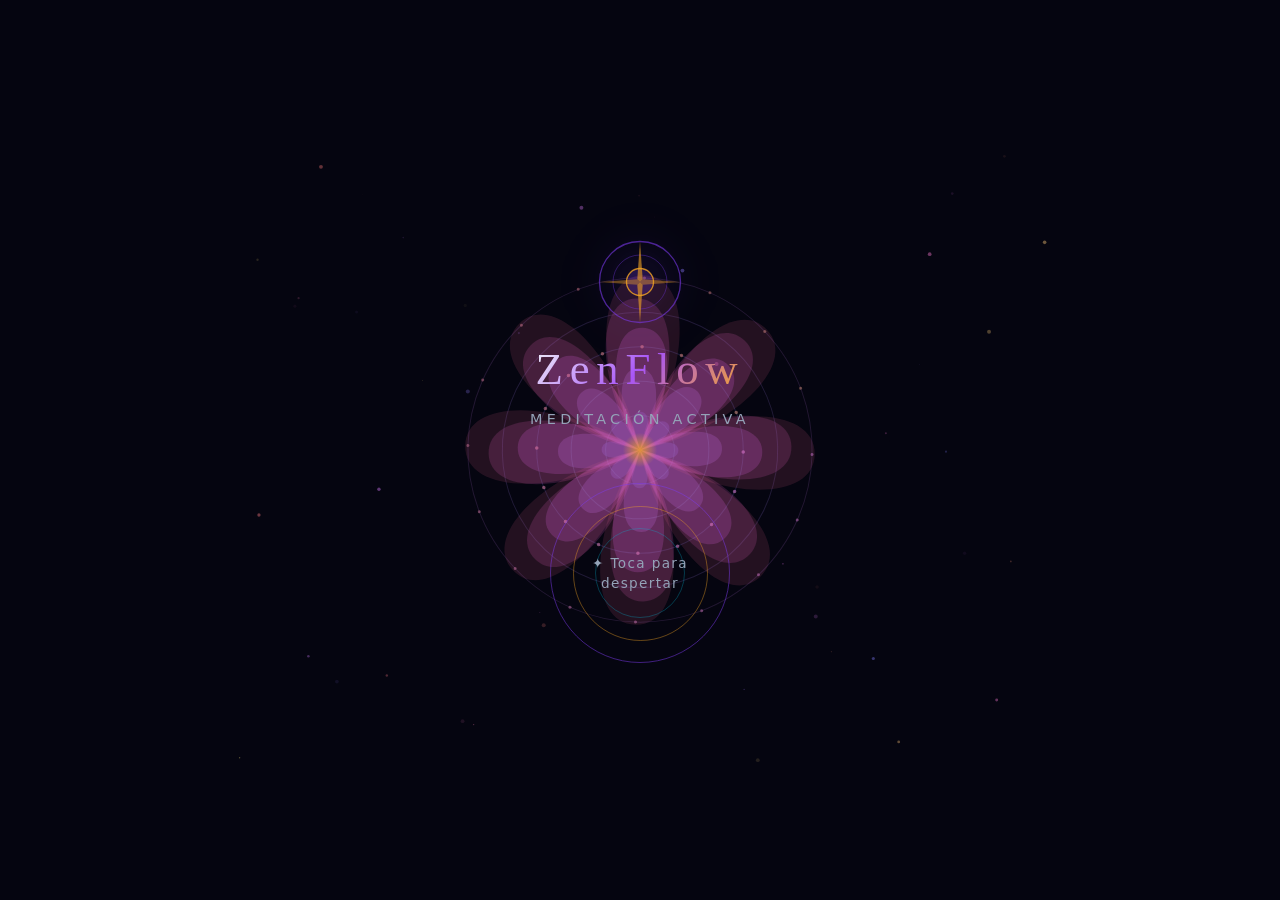
==== index.html @ 1fe213b8 "feat: ZenFlow PWA — meditación activa completa - Web Audio API: cuencos tibetanos (432/528/639 Hz), " ====
<!DOCTYPE html>
<html lang="es">
<head>
  <meta charset="UTF-8">
  <meta name="viewport" content="width=device-width, initial-scale=1.0, viewport-fit=cover">
  <meta name="theme-color" content="#080818">
  <meta name="description" content="ZenFlow — Tu compañero de meditación activa">
  <meta name="apple-mobile-web-app-capable" content="yes">
  <meta name="apple-mobile-web-app-status-bar-style" content="black-translucent">
  <meta name="apple-mobile-web-app-title" content="ZenFlow">
  <meta name="mobile-web-app-capable" content="yes">
  <link rel="manifest" href="manifest.json">
  <link rel="apple-touch-icon" href="icons/icon-192.png">
  <link rel="icon" type="image/svg+xml" href="icons/icon.svg">
  <title>ZenFlow — Meditación Activa</title>
  <link rel="stylesheet" href="css/style.css">
</head>
<body>

  <!-- PANTALLA DE INICIO -->
  <div id="splash" class="splash">
    <canvas id="splash-canvas"></canvas>
    <div class="splash-content">
      <div class="splash-logo">
        <svg class="splash-symbol" viewBox="0 0 100 100" xmlns="http://www.w3.org/2000/svg">
          <circle cx="50" cy="50" r="45" fill="none" stroke="rgba(124,58,237,0.6)" stroke-width="1.5"/>
          <circle cx="50" cy="50" r="30" fill="none" stroke="rgba(124,58,237,0.4)" stroke-width="1"/>
          <circle cx="50" cy="50" r="15" fill="rgba(124,58,237,0.2)" stroke="rgba(245,166,35,0.8)" stroke-width="1.5"/>
          <path d="M50 5 L53 47 L50 50 L47 47 Z" fill="rgba(245,166,35,0.6)"/>
          <path d="M95 50 L53 53 L50 50 L53 47 Z" fill="rgba(245,166,35,0.4)"/>
          <path d="M50 95 L47 53 L50 50 L53 53 Z" fill="rgba(245,166,35,0.6)"/>
          <path d="M5 50 L47 47 L50 50 L47 53 Z" fill="rgba(245,166,35,0.4)"/>
        </svg>
        <h1 class="splash-title">ZenFlow</h1>
        <p class="splash-subtitle">Meditación Activa</p>
      </div>
      <button id="btn-despertar" class="btn-despertar">
        <span class="btn-ring ring-1"></span>
        <span class="btn-ring ring-2"></span>
        <span class="btn-ring ring-3"></span>
        <span class="btn-text">✦ Toca para despertar</span>
      </button>
    </div>
  </div>

  <!-- APP PRINCIPAL -->
  <div id="app" class="app hidden">

    <!-- PANTALLA: INICIO -->
    <div id="screen-home" class="screen active" data-screen="home">
      <div class="screen-scroll">
        <header class="app-header">
          <div id="greeting" class="greeting"></div>
          <button class="streak-badge" id="streak-badge" title="Tu racha">
            <span class="streak-fire">🔥</span>
            <span id="streak-count">0</span>
            <span class="streak-label">días</span>
          </button>
        </header>

        <div class="mandala-wrapper">
          <canvas id="mandala-canvas"></canvas>
          <p class="mandala-hint">Toca para resonar</p>
        </div>

        <button class="sos-btn" id="btn-sos">
          <div class="sos-inner">
            <span class="sos-icon">⚡</span>
            <div class="sos-text">
              <span class="sos-main">Alivio Urgente</span>
              <span class="sos-sub">3 minutos · Respiración de emergencia</span>
            </div>
            <span class="sos-arrow">→</span>
          </div>
        </button>

        <section class="quick-section">
          <h3 class="section-title">Sesiones Rápidas</h3>
          <div class="quick-grid" id="quick-grid"></div>
        </section>

        <section class="quick-section">
          <h3 class="section-title">Ambiente Sonoro</h3>
          <div class="ambient-pills" id="ambient-pills"></div>
        </section>
      </div>
    </div>

    <!-- PANTALLA: SESIONES -->
    <div id="screen-sessions" class="screen" data-screen="sessions">
      <div class="screen-scroll">
        <header class="page-header">
          <h2>Sesiones</h2>
          <p>Elige tu práctica</p>
        </header>
        <div class="filter-pills">
          <button class="filter-pill active" data-filter="all">Todas</button>
          <button class="filter-pill" data-filter="short">Cortas</button>
          <button class="filter-pill" data-filter="long">Largas</button>
          <button class="filter-pill" data-filter="stress">Estrés</button>
        </div>
        <div class="sessions-grid" id="sessions-grid"></div>
      </div>
    </div>

    <!-- PANTALLA: SESIÓN ACTIVA (fullscreen) -->
    <div id="screen-active" class="screen screen-fullscreen" data-screen="active">
      <canvas id="session-bg-canvas"></canvas>

      <!-- PRE: Check de ánimo -->
      <div class="mood-gate" id="mood-gate">
        <div class="mood-gate-content">
          <div class="session-preview-icon" id="session-preview-icon">🧘</div>
          <h2 id="session-preview-name">Sesión</h2>
          <p id="session-preview-desc"></p>
          <div class="mood-question">
            <h3>¿Cómo llegas ahora?</h3>
            <div class="mood-bar" id="mood-pre"></div>
          </div>
          <button class="btn-start" id="btn-start">Comenzar →</button>
        </div>
      </div>

      <!-- SESIÓN EN CURSO -->
      <div class="session-ui hidden" id="session-ui">
        <button class="btn-close" id="btn-close">✕</button>

        <div class="session-top">
          <h3 id="active-session-name" class="active-name"></h3>
          <div class="prog-bar"><div class="prog-fill" id="prog-fill"></div></div>
        </div>

        <div class="breathing-zone">
          <div class="breath-outer" id="breath-outer">
            <div class="breath-circle" id="breath-circle">
              <span class="breath-phase" id="breath-phase">Respira</span>
              <span class="breath-num" id="breath-num"></span>
            </div>
          </div>
        </div>

        <div class="instruction-box" id="instruction-box">
          <p id="instruction-text" class="instruction-text"></p>
        </div>

        <div class="timer-zone">
          <svg class="timer-svg" viewBox="0 0 140 140">
            <circle class="timer-track" cx="70" cy="70" r="62"/>
            <circle class="timer-arc" id="timer-arc" cx="70" cy="70" r="62"
              stroke-dasharray="389.56" stroke-dashoffset="0"/>
          </svg>
          <div class="timer-text" id="timer-text">00:00</div>
        </div>

        <div class="session-bottom">
          <button class="ctrl-btn" id="btn-pause-session" title="Pausar">⏸</button>
          <canvas id="viz-canvas" class="viz-canvas" width="180" height="50"></canvas>
          <button class="ctrl-btn" id="btn-skip-step" title="Siguiente paso">⏭</button>
        </div>
      </div>

      <!-- POST: Sesión completada -->
      <div class="session-complete hidden" id="session-complete">
        <canvas id="confetti-canvas" class="confetti-canvas"></canvas>
        <div class="complete-card">
          <div class="complete-emoji">🙏</div>
          <h2>¡Sesión completada!</h2>
          <div class="complete-stats">
            <div class="cstat">
              <span class="cstat-val" id="c-minutes">0</span>
              <span class="cstat-lbl">minutos</span>
            </div>
            <div class="cstat-divider"></div>
            <div class="cstat">
              <span class="cstat-val" id="c-streak">0</span>
              <span class="cstat-lbl">días seguidos</span>
            </div>
          </div>
          <div class="mood-question">
            <h3>¿Cómo te sientes ahora?</h3>
            <div class="mood-bar" id="mood-post"></div>
          </div>
          <div class="mood-result" id="mood-result"></div>
          <button class="btn-finish" id="btn-finish">Continuar ✨</button>
        </div>
      </div>
    </div>

    <!-- PANTALLA: SONIDOS -->
    <div id="screen-sounds" class="screen" data-screen="sounds">
      <div class="screen-scroll">
        <header class="page-header">
          <h2>Sonidos</h2>
          <p>Crea tu propio ambiente</p>
        </header>

        <div class="viz-container">
          <canvas id="audio-viz-canvas" class="audio-viz" width="360" height="100"></canvas>
          <p class="viz-hint" id="viz-hint">Activa un sonido para visualizar</p>
        </div>

        <h3 class="section-title">Naturaleza &amp; Ambiente</h3>
        <div class="sounds-grid" id="sounds-grid"></div>

        <div class="binaural-section">
          <h3 class="section-title">Beats Binaurales</h3>
          <div class="binaural-note">
            <span>🎧</span>
            <span>Usa auriculares para máximo efecto</span>
          </div>
          <div class="binaural-grid" id="binaural-grid"></div>
        </div>

        <div class="master-vol-section">
          <label class="vol-label">Volumen maestro</label>
          <div class="vol-row">
            <span>🔈</span>
            <input type="range" id="master-vol" class="vol-slider" min="0" max="100" value="70">
            <span>🔊</span>
          </div>
        </div>
      </div>
    </div>

    <!-- PANTALLA: PROGRESO -->
    <div id="screen-progress" class="screen" data-screen="progress">
      <div class="screen-scroll">
        <header class="page-header">
          <h2>Tu Progreso</h2>
          <p id="progress-subtitle">Sigue creciendo</p>
        </header>

        <div class="stats-grid">
          <div class="stat-card">
            <div class="stat-ico">🔥</div>
            <div class="stat-num" id="p-streak">0</div>
            <div class="stat-lbl">Racha actual</div>
          </div>
          <div class="stat-card">
            <div class="stat-ico">⏱</div>
            <div class="stat-num" id="p-time">0</div>
            <div class="stat-lbl">Minutos totales</div>
          </div>
          <div class="stat-card">
            <div class="stat-ico">🧘</div>
            <div class="stat-num" id="p-sessions">0</div>
            <div class="stat-lbl">Sesiones</div>
          </div>
          <div class="stat-card">
            <div class="stat-ico">😌</div>
            <div class="stat-num" id="p-mood">—</div>
            <div class="stat-lbl">Mejora de ánimo</div>
          </div>
        </div>

        <section class="achievements-section">
          <h3 class="section-title">Logros</h3>
          <div class="achievements-grid" id="achievements-grid"></div>
        </section>

        <section class="history-section">
          <h3 class="section-title">Historial reciente</h3>
          <div class="history-list" id="history-list">
            <p class="empty-state">Aún no hay sesiones. ¡Empieza hoy!</p>
          </div>
        </section>
      </div>
    </div>

    <!-- NAVEGACIÓN INFERIOR -->
    <nav class="bottom-nav">
      <button class="nav-btn active" data-nav="home">
        <span class="nav-ico">◯</span>
        <span class="nav-lbl">Inicio</span>
      </button>
      <button class="nav-btn" data-nav="sessions">
        <span class="nav-ico">🧘</span>
        <span class="nav-lbl">Sesiones</span>
      </button>
      <button class="nav-btn" data-nav="sounds">
        <span class="nav-ico">🎵</span>
        <span class="nav-lbl">Sonidos</span>
      </button>
      <button class="nav-btn" data-nav="progress">
        <span class="nav-ico">✦</span>
        <span class="nav-lbl">Progreso</span>
      </button>
    </nav>
  </div>

  <script src="js/audio.js"></script>
  <script src="js/animations.js"></script>
  <script src="js/sessions.js"></script>
  <script src="js/tracker.js"></script>
  <script src="js/app.js"></script>
</body>
</html>
---- css/style.css ----
/* ============================================
   ZENFLOW — Estilos principales
   ============================================ */

/* Variables */
:root {
  --bg-0: #050510;
  --bg-1: #0a0a1e;
  --bg-2: #0f0f2e;
  --bg-card: rgba(255,255,255,0.04);
  --bg-card-hover: rgba(255,255,255,0.08);
  --glass: rgba(255,255,255,0.06);
  --glass-border: rgba(255,255,255,0.12);

  --purple: #7c3aed;
  --purple-light: #a855f7;
  --blue: #3b82f6;
  --teal: #06b6d4;
  --gold: #f5a623;
  --gold-light: #fbbf24;
  --rose: #f43f5e;
  --green: #10b981;

  --text-1: #f1f5f9;
  --text-2: #94a3b8;
  --text-3: #475569;

  --glow-purple: 0 0 30px rgba(124,58,237,0.4);
  --glow-gold: 0 0 30px rgba(245,166,35,0.4);
  --glow-teal: 0 0 30px rgba(6,182,212,0.4);

  --radius-sm: 12px;
  --radius-md: 18px;
  --radius-lg: 24px;
  --radius-xl: 32px;

  --nav-h: 76px;
  --safe-bottom: env(safe-area-inset-bottom, 0px);
  --safe-top: env(safe-area-inset-top, 0px);

  --transition: 0.3s cubic-bezier(0.34, 1.56, 0.64, 1);
  --transition-fast: 0.18s ease-out;
}

/* Reset */
*, *::before, *::after { box-sizing: border-box; margin: 0; padding: 0; }
html { height: 100%; overflow: hidden; font-size: 16px; }
body {
  height: 100%;
  background: var(--bg-0);
  color: var(--text-1);
  font-family: -apple-system, BlinkMacSystemFont, 'Segoe UI', system-ui, sans-serif;
  -webkit-font-smoothing: antialiased;
  overflow: hidden;
  user-select: none;
  -webkit-tap-highlight-color: transparent;
}
button { border: none; background: none; cursor: pointer; color: inherit; font: inherit; }
input { color: inherit; font: inherit; }

/* ============================================
   SPLASH SCREEN
   ============================================ */
.splash {
  position: fixed;
  inset: 0;
  display: flex;
  align-items: center;
  justify-content: center;
  background: var(--bg-0);
  z-index: 1000;
  transition: opacity 0.8s ease, transform 0.8s ease;
}
.splash.fade-out {
  opacity: 0;
  transform: scale(1.05);
  pointer-events: none;
}
#splash-canvas {
  position: absolute;
  inset: 0;
  width: 100%;
  height: 100%;
}
.splash-content {
  position: relative;
  z-index: 1;
  display: flex;
  flex-direction: column;
  align-items: center;
  gap: 56px;
  padding: 40px;
  text-align: center;
}
.splash-logo {
  display: flex;
  flex-direction: column;
  align-items: center;
  gap: 16px;
  animation: float-up 1s ease both;
}
.splash-symbol {
  width: 90px;
  height: 90px;
  animation: spin-slow 20s linear infinite;
  filter: drop-shadow(0 0 20px rgba(124,58,237,0.6));
}
.splash-title {
  font-size: 2.8rem;
  font-weight: 300;
  letter-spacing: 0.15em;
  background: linear-gradient(135deg, #f1f5f9 0%, #a855f7 50%, var(--gold) 100%);
  -webkit-background-clip: text;
  -webkit-text-fill-color: transparent;
  background-clip: text;
  font-family: Georgia, 'Times New Roman', serif;
}
.splash-subtitle {
  font-size: 0.9rem;
  letter-spacing: 0.3em;
  text-transform: uppercase;
  color: var(--text-2);
  animation: fade-in 1.5s ease both;
}
.btn-despertar {
  position: relative;
  width: 180px;
  height: 180px;
  display: flex;
  align-items: center;
  justify-content: center;
  animation: float-up 1.2s ease both;
}
.btn-ring {
  position: absolute;
  border-radius: 50%;
  border: 1px solid rgba(124,58,237,0.5);
  animation: ripple-out 3s ease-in-out infinite;
}
.ring-1 { width: 100%; height: 100%; animation-delay: 0s; }
.ring-2 { width: 75%; height: 75%; animation-delay: 0.8s; border-color: rgba(245,166,35,0.4); }
.ring-3 { width: 50%; height: 50%; animation-delay: 1.6s; border-color: rgba(6,182,212,0.3); }
.btn-text {
  position: relative;
  z-index: 1;
  font-size: 0.85rem;
  letter-spacing: 0.1em;
  color: var(--text-2);
  transition: color 0.3s;
  text-align: center;
  line-height: 1.5;
  padding: 0 24px;
}
.btn-despertar:hover .btn-text,
.btn-despertar:active .btn-text { color: var(--text-1); }

/* ============================================
   APP PRINCIPAL
   ============================================ */
.app {
  position: fixed;
  inset: 0;
  display: flex;
  flex-direction: column;
  background: var(--bg-0);
}
.app.hidden { display: none; }

/* ============================================
   SCREENS
   ============================================ */
.screen {
  position: absolute;
  inset: 0;
  bottom: calc(var(--nav-h) + var(--safe-bottom));
  display: none;
  flex-direction: column;
  opacity: 0;
  transform: translateY(12px);
  transition: opacity 0.35s ease, transform 0.35s ease;
}
.screen.active {
  display: flex;
  opacity: 1;
  transform: translateY(0);
}
.screen-scroll {
  flex: 1;
  overflow-y: auto;
  overflow-x: hidden;
  padding: 0 0 32px;
  padding-top: var(--safe-top);
  scroll-behavior: smooth;
  -webkit-overflow-scrolling: touch;
}
.screen-scroll::-webkit-scrollbar { width: 0; }

/* Fullscreen session (no nav) */
.screen-fullscreen {
  bottom: 0;
  z-index: 200;
}

/* ============================================
   HEADER / GREETING
   ============================================ */
.app-header {
  display: flex;
  justify-content: space-between;
  align-items: center;
  padding: 24px 20px 16px;
}
.greeting {
  font-size: 1.35rem;
  font-weight: 600;
  line-height: 1.3;
}
.greeting span { display: block; font-size: 0.85rem; font-weight: 400; color: var(--text-2); margin-top: 2px; }
.streak-badge {
  display: flex;
  align-items: center;
  gap: 5px;
  background: var(--bg-card);
  border: 1px solid var(--glass-border);
  border-radius: 50px;
  padding: 8px 14px;
  font-size: 0.9rem;
  transition: var(--transition-fast);
}
.streak-badge:active { transform: scale(0.95); }
.streak-fire { font-size: 1.1rem; }
.streak-label { color: var(--text-2); font-size: 0.75rem; }
#streak-count { font-weight: 700; color: var(--gold-light); }

.page-header {
  padding: 28px 20px 8px;
}
.page-header h2 {
  font-size: 1.8rem;
  font-weight: 700;
  font-family: Georgia, serif;
  background: linear-gradient(135deg, var(--text-1), var(--purple-light));
  -webkit-background-clip: text;
  -webkit-text-fill-color: transparent;
  background-clip: text;
}
.page-header p { color: var(--text-2); font-size: 0.9rem; margin-top: 4px; }

/* ============================================
   MANDALA (HOME)
   ============================================ */
.mandala-wrapper {
  position: relative;
  display: flex;
  flex-direction: column;
  align-items: center;
  padding: 8px 0 4px;
}
#mandala-canvas {
  width: min(300px, 80vw);
  height: min(300px, 80vw);
  cursor: pointer;
  border-radius: 50%;
  transition: transform 0.2s ease;
}
#mandala-canvas:active { transform: scale(0.97); }
.mandala-hint {
  font-size: 0.75rem;
  letter-spacing: 0.15em;
  text-transform: uppercase;
  color: var(--text-3);
  margin-top: 10px;
  animation: pulse-opacity 3s ease-in-out infinite;
}

/* ============================================
   SOS BUTTON
   ============================================ */
.sos-btn {
  display: block;
  width: calc(100% - 32px);
  margin: 12px 16px;
  background: linear-gradient(135deg, rgba(244,63,94,0.15), rgba(244,63,94,0.05));
  border: 1px solid rgba(244,63,94,0.3);
  border-radius: var(--radius-lg);
  padding: 16px 18px;
  transition: var(--transition);
}
.sos-btn:active { transform: scale(0.98); background: linear-gradient(135deg, rgba(244,63,94,0.25), rgba(244,63,94,0.1)); }
.sos-inner {
  display: flex;
  align-items: center;
  gap: 14px;
}
.sos-icon { font-size: 1.5rem; flex-shrink: 0; }
.sos-text { flex: 1; text-align: left; }
.sos-main { display: block; font-weight: 600; font-size: 1rem; color: #fb7185; }
.sos-sub { display: block; font-size: 0.75rem; color: var(--text-2); margin-top: 2px; }
.sos-arrow { color: var(--rose); font-size: 1.2rem; }

/* ============================================
   QUICK SESSIONS (HOME)
   ============================================ */
.quick-section { padding: 8px 16px 0; }
.section-title {
  font-size: 0.8rem;
  text-transform: uppercase;
  letter-spacing: 0.15em;
  color: var(--text-3);
  margin-bottom: 12px;
  font-weight: 600;
}
.quick-grid {
  display: grid;
  grid-template-columns: 1fr 1fr;
  gap: 10px;
}
.quick-card {
  background: var(--bg-card);
  border: 1px solid var(--glass-border);
  border-radius: var(--radius-md);
  padding: 16px 14px;
  cursor: pointer;
  transition: var(--transition);
  text-align: left;
}
.quick-card:active { transform: scale(0.97); background: var(--bg-card-hover); }
.quick-icon { font-size: 1.5rem; display: block; margin-bottom: 8px; }
.quick-name { font-size: 0.9rem; font-weight: 600; display: block; }
.quick-dur { font-size: 0.75rem; color: var(--text-2); display: block; margin-top: 2px; }

/* Ambient pills */
.ambient-pills {
  display: flex;
  gap: 10px;
  overflow-x: auto;
  padding-bottom: 8px;
  scrollbar-width: none;
}
.ambient-pills::-webkit-scrollbar { display: none; }
.ambient-pill {
  flex-shrink: 0;
  display: flex;
  align-items: center;
  gap: 8px;
  background: var(--bg-card);
  border: 1px solid var(--glass-border);
  border-radius: 50px;
  padding: 10px 18px;
  font-size: 0.85rem;
  cursor: pointer;
  transition: var(--transition-fast);
  white-space: nowrap;
}
.ambient-pill.on {
  background: rgba(124,58,237,0.2);
  border-color: rgba(124,58,237,0.5);
  color: var(--purple-light);
  box-shadow: var(--glow-purple);
}
.ambient-pill:active { transform: scale(0.95); }

/* ============================================
   SESSIONS GRID
   ============================================ */
.filter-pills {
  display: flex;
  gap: 8px;
  padding: 12px 16px;
  overflow-x: auto;
  scrollbar-width: none;
}
.filter-pills::-webkit-scrollbar { display: none; }
.filter-pill {
  flex-shrink: 0;
  padding: 7px 18px;
  border-radius: 50px;
  font-size: 0.82rem;
  background: var(--bg-card);
  border: 1px solid var(--glass-border);
  color: var(--text-2);
  transition: var(--transition-fast);
}
.filter-pill.active {
  background: rgba(124,58,237,0.25);
  border-color: var(--purple);
  color: var(--purple-light);
}
.sessions-grid {
  display: grid;
  grid-template-columns: 1fr 1fr;
  gap: 12px;
  padding: 8px 16px 24px;
}
.session-card {
  position: relative;
  border-radius: var(--radius-lg);
  padding: 20px 16px;
  cursor: pointer;
  overflow: hidden;
  transition: var(--transition);
  min-height: 160px;
  display: flex;
  flex-direction: column;
  justify-content: flex-end;
}
.session-card::before {
  content: '';
  position: absolute;
  inset: 0;
  background: linear-gradient(135deg, rgba(255,255,255,0.06) 0%, transparent 100%);
  border: 1px solid rgba(255,255,255,0.1);
  border-radius: var(--radius-lg);
  pointer-events: none;
}
.session-card:active { transform: scale(0.97); }
.session-card-emoji {
  font-size: 2rem;
  display: block;
  margin-bottom: auto;
  padding-bottom: 12px;
  filter: drop-shadow(0 2px 8px rgba(0,0,0,0.5));
}
.session-card-name {
  font-size: 0.9rem;
  font-weight: 700;
  line-height: 1.3;
  display: block;
  text-shadow: 0 1px 4px rgba(0,0,0,0.5);
}
.session-card-meta {
  font-size: 0.72rem;
  color: rgba(255,255,255,0.7);
  display: block;
  margin-top: 4px;
}
.session-card-tag {
  display: inline-block;
  font-size: 0.65rem;
  text-transform: uppercase;
  letter-spacing: 0.1em;
  padding: 2px 8px;
  border-radius: 50px;
  background: rgba(255,255,255,0.15);
  margin-top: 6px;
}

/* ============================================
   SESIÓN ACTIVA
   ============================================ */
#screen-active { background: var(--bg-0); overflow: hidden; }
#session-bg-canvas { position: absolute; inset: 0; width: 100%; height: 100%; }

/* Mood gate */
.mood-gate {
  position: absolute;
  inset: 0;
  display: flex;
  align-items: center;
  justify-content: center;
  padding: 32px 24px;
  background: rgba(5,5,16,0.95);
  backdrop-filter: blur(20px);
  z-index: 10;
  transition: opacity 0.4s ease;
}
.mood-gate.hidden { opacity: 0; pointer-events: none; }
.mood-gate-content {
  display: flex;
  flex-direction: column;
  align-items: center;
  gap: 20px;
  text-align: center;
  max-width: 340px;
  width: 100%;
}
.session-preview-icon { font-size: 3.5rem; }
.mood-gate-content h2 { font-size: 1.6rem; font-family: Georgia, serif; font-weight: 600; }
.mood-gate-content p { color: var(--text-2); font-size: 0.9rem; line-height: 1.6; }
.mood-question h3 { font-size: 0.95rem; color: var(--text-2); margin-bottom: 16px; font-weight: 400; }
.mood-bar {
  display: flex;
  gap: 8px;
  justify-content: center;
  flex-wrap: wrap;
}
.mood-btn {
  font-size: 1.5rem;
  width: 46px;
  height: 46px;
  border-radius: 50%;
  background: var(--bg-card);
  border: 1px solid var(--glass-border);
  cursor: pointer;
  transition: var(--transition);
  display: flex;
  align-items: center;
  justify-content: center;
}
.mood-btn:hover, .mood-btn.selected {
  transform: scale(1.2);
  background: rgba(124,58,237,0.3);
  border-color: var(--purple);
  box-shadow: var(--glow-purple);
}
.btn-start {
  width: 100%;
  padding: 16px;
  border-radius: var(--radius-lg);
  background: linear-gradient(135deg, var(--purple), var(--blue));
  font-size: 1rem;
  font-weight: 600;
  color: white;
  transition: var(--transition);
  box-shadow: 0 8px 32px rgba(124,58,237,0.4);
}
.btn-start:active { transform: scale(0.98); }

/* Session UI */
.session-ui {
  position: absolute;
  inset: 0;
  display: flex;
  flex-direction: column;
  align-items: center;
  justify-content: space-between;
  padding: calc(var(--safe-top) + 16px) 24px calc(var(--safe-bottom) + 16px);
  z-index: 5;
}
.session-ui.hidden { display: none; }
.btn-close {
  position: absolute;
  top: calc(var(--safe-top) + 16px);
  right: 20px;
  width: 36px;
  height: 36px;
  border-radius: 50%;
  background: rgba(255,255,255,0.1);
  display: flex;
  align-items: center;
  justify-content: center;
  font-size: 0.9rem;
  z-index: 10;
  transition: var(--transition-fast);
}
.btn-close:active { transform: scale(0.9); background: rgba(255,255,255,0.2); }
.session-top { width: 100%; text-align: center; padding-top: 8px; }
.active-name { font-size: 1rem; font-weight: 600; color: var(--text-2); letter-spacing: 0.05em; }
.prog-bar {
  width: 100%;
  height: 3px;
  background: rgba(255,255,255,0.1);
  border-radius: 2px;
  margin-top: 10px;
  overflow: hidden;
}
.prog-fill {
  height: 100%;
  background: linear-gradient(90deg, var(--purple), var(--teal));
  border-radius: 2px;
  width: 0%;
  transition: width 1s linear;
}

/* Breathing zone */
.breathing-zone {
  display: flex;
  align-items: center;
  justify-content: center;
  flex: 1;
}
.breath-outer {
  width: min(220px, 55vw);
  height: min(220px, 55vw);
  border-radius: 50%;
  display: flex;
  align-items: center;
  justify-content: center;
  position: relative;
}
.breath-outer::before {
  content: '';
  position: absolute;
  inset: -20px;
  border-radius: 50%;
  background: radial-gradient(circle, rgba(124,58,237,0.15) 0%, transparent 70%);
  animation: pulse-glow 4s ease-in-out infinite;
}
.breath-circle {
  width: 100%;
  height: 100%;
  border-radius: 50%;
  background: radial-gradient(circle at 35% 35%, rgba(124,58,237,0.5) 0%, rgba(59,130,246,0.3) 50%, rgba(6,182,212,0.2) 100%);
  border: 1px solid rgba(124,58,237,0.4);
  display: flex;
  flex-direction: column;
  align-items: center;
  justify-content: center;
  box-shadow: 0 0 60px rgba(124,58,237,0.3), inset 0 0 40px rgba(124,58,237,0.2);
  transition: transform 0.1s ease;
}
.breath-phase {
  font-size: 0.9rem;
  letter-spacing: 0.15em;
  text-transform: uppercase;
  color: rgba(255,255,255,0.8);
  font-weight: 500;
}
.breath-num {
  font-size: 2.5rem;
  font-weight: 200;
  color: white;
  font-variant-numeric: tabular-nums;
  min-width: 1.5ch;
  text-align: center;
  margin-top: 4px;
}

/* Breathing animations */
@keyframes breath-in {
  from { transform: scale(0.85); box-shadow: 0 0 30px rgba(124,58,237,0.2), inset 0 0 20px rgba(124,58,237,0.1); }
  to   { transform: scale(1.15); box-shadow: 0 0 80px rgba(124,58,237,0.5), inset 0 0 60px rgba(124,58,237,0.3); }
}
@keyframes breath-hold {
  from, to { transform: scale(1.15); box-shadow: 0 0 80px rgba(124,58,237,0.5); }
}
@keyframes breath-out {
  from { transform: scale(1.15); box-shadow: 0 0 80px rgba(124,58,237,0.5), inset 0 0 60px rgba(124,58,237,0.3); }
  to   { transform: scale(0.85); box-shadow: 0 0 30px rgba(124,58,237,0.2), inset 0 0 20px rgba(124,58,237,0.1); }
}
.breath-circle.inhale  { animation: breath-in var(--breath-dur, 4s) ease-in-out forwards; }
.breath-circle.hold    { animation: breath-hold var(--breath-dur, 7s) ease-in-out forwards; }
.breath-circle.exhale  { animation: breath-out var(--breath-dur, 8s) ease-in-out forwards; }

/* Instruction box */
.instruction-box {
  width: 100%;
  background: rgba(255,255,255,0.04);
  border: 1px solid rgba(255,255,255,0.08);
  border-radius: var(--radius-md);
  padding: 16px 20px;
  min-height: 70px;
  display: flex;
  align-items: center;
  justify-content: center;
}
.instruction-text {
  font-size: 0.95rem;
  line-height: 1.6;
  color: var(--text-2);
  text-align: center;
  transition: opacity 0.5s ease;
}
.instruction-text.fade { opacity: 0; }

/* Timer */
.timer-zone {
  position: relative;
  width: 120px;
  height: 120px;
  display: flex;
  align-items: center;
  justify-content: center;
}
.timer-svg { position: absolute; inset: 0; width: 100%; height: 100%; transform: rotate(-90deg); }
.timer-track { fill: none; stroke: rgba(255,255,255,0.06); stroke-width: 4; }
.timer-arc {
  fill: none;
  stroke: url(#timerGrad);
  stroke-width: 4;
  stroke-linecap: round;
  transition: stroke-dashoffset 1s linear;
}
.timer-text {
  font-size: 1.1rem;
  font-variant-numeric: tabular-nums;
  font-weight: 600;
  color: var(--text-2);
}

/* Session controls */
.session-bottom {
  display: flex;
  align-items: center;
  gap: 16px;
  width: 100%;
  justify-content: center;
}
.ctrl-btn {
  width: 48px;
  height: 48px;
  border-radius: 50%;
  background: rgba(255,255,255,0.08);
  border: 1px solid rgba(255,255,255,0.12);
  font-size: 1.1rem;
  display: flex;
  align-items: center;
  justify-content: center;
  transition: var(--transition-fast);
}
.ctrl-btn:active { transform: scale(0.9); background: rgba(255,255,255,0.15); }
.viz-canvas {
  border-radius: var(--radius-sm);
  background: rgba(255,255,255,0.03);
  display: block;
}

/* Session complete */
.session-complete {
  position: absolute;
  inset: 0;
  display: flex;
  align-items: center;
  justify-content: center;
  background: rgba(5,5,16,0.97);
  z-index: 20;
  padding: 24px;
}
.session-complete.hidden { display: none; }
.confetti-canvas {
  position: absolute;
  inset: 0;
  width: 100%;
  height: 100%;
  pointer-events: none;
}
.complete-card {
  position: relative;
  background: var(--bg-card);
  border: 1px solid var(--glass-border);
  border-radius: var(--radius-xl);
  padding: 32px 24px;
  display: flex;
  flex-direction: column;
  align-items: center;
  gap: 20px;
  text-align: center;
  width: 100%;
  max-width: 340px;
  backdrop-filter: blur(20px);
  animation: slide-up 0.5s cubic-bezier(0.34, 1.56, 0.64, 1) both;
}
.complete-emoji { font-size: 3.5rem; }
.complete-card h2 { font-size: 1.5rem; font-family: Georgia, serif; font-weight: 600; }
.complete-stats {
  display: flex;
  align-items: center;
  gap: 24px;
  width: 100%;
  justify-content: center;
}
.cstat { text-align: center; }
.cstat-val { display: block; font-size: 2rem; font-weight: 700; color: var(--gold-light); }
.cstat-lbl { display: block; font-size: 0.78rem; color: var(--text-2); margin-top: 2px; }
.cstat-divider { width: 1px; height: 40px; background: var(--glass-border); }
.mood-result {
  font-size: 0.9rem;
  color: var(--green);
  font-weight: 600;
}
.btn-finish {
  width: 100%;
  padding: 16px;
  border-radius: var(--radius-lg);
  background: linear-gradient(135deg, var(--purple), var(--teal));
  font-size: 1rem;
  font-weight: 600;
  color: white;
  box-shadow: 0 8px 32px rgba(124,58,237,0.4);
  transition: var(--transition-fast);
}
.btn-finish:active { transform: scale(0.98); }

/* ============================================
   SOUNDS SCREEN
   ============================================ */
.viz-container {
  position: relative;
  margin: 12px 16px;
  border-radius: var(--radius-lg);
  overflow: hidden;
  background: var(--bg-card);
  border: 1px solid var(--glass-border);
}
.audio-viz { display: block; width: 100%; height: 100px; }
.viz-hint {
  position: absolute;
  inset: 0;
  display: flex;
  align-items: center;
  justify-content: center;
  font-size: 0.8rem;
  color: var(--text-3);
  letter-spacing: 0.1em;
  pointer-events: none;
  transition: opacity 0.3s;
}
.viz-hint.hidden { opacity: 0; }
.sounds-grid {
  display: grid;
  grid-template-columns: repeat(3, 1fr);
  gap: 10px;
  padding: 0 16px;
}
.sound-btn {
  display: flex;
  flex-direction: column;
  align-items: center;
  gap: 8px;
  background: var(--bg-card);
  border: 1px solid var(--glass-border);
  border-radius: var(--radius-md);
  padding: 18px 10px;
  cursor: pointer;
  transition: var(--transition);
  position: relative;
  overflow: hidden;
}
.sound-btn.on {
  border-color: var(--purple);
  background: rgba(124,58,237,0.15);
  box-shadow: var(--glow-purple);
}
.sound-btn.on .sound-icon { animation: pulse-scale 2s ease-in-out infinite; }
.sound-btn:active { transform: scale(0.95); }
.sound-icon { font-size: 1.8rem; }
.sound-name { font-size: 0.72rem; color: var(--text-2); text-align: center; line-height: 1.3; }
.sound-btn.on .sound-name { color: var(--purple-light); }
.sound-vol {
  width: 100%;
  height: 3px;
  -webkit-appearance: none;
  appearance: none;
  background: rgba(255,255,255,0.15);
  border-radius: 2px;
  outline: none;
  cursor: pointer;
  margin-top: 4px;
  display: none;
}
.sound-btn.on .sound-vol { display: block; }
.sound-vol::-webkit-slider-thumb {
  -webkit-appearance: none;
  width: 12px;
  height: 12px;
  border-radius: 50%;
  background: var(--purple-light);
  cursor: pointer;
}

/* Binaural */
.binaural-section { padding: 16px 16px 0; }
.binaural-note {
  display: flex;
  align-items: center;
  gap: 8px;
  font-size: 0.8rem;
  color: var(--teal);
  background: rgba(6,182,212,0.08);
  border: 1px solid rgba(6,182,212,0.2);
  border-radius: var(--radius-sm);
  padding: 10px 14px;
  margin: 8px 0 12px;
}
.binaural-grid {
  display: flex;
  flex-direction: column;
  gap: 8px;
}
.binaural-btn {
  display: flex;
  align-items: center;
  gap: 14px;
  background: var(--bg-card);
  border: 1px solid var(--glass-border);
  border-radius: var(--radius-md);
  padding: 14px 16px;
  cursor: pointer;
  transition: var(--transition-fast);
  text-align: left;
}
.binaural-btn.on {
  border-color: var(--teal);
  background: rgba(6,182,212,0.1);
  box-shadow: var(--glow-teal);
}
.binaural-btn:active { transform: scale(0.98); }
.bin-hz {
  font-size: 0.75rem;
  font-weight: 700;
  color: var(--teal);
  background: rgba(6,182,212,0.15);
  border-radius: 6px;
  padding: 4px 8px;
  font-variant-numeric: tabular-nums;
  min-width: 40px;
  text-align: center;
  flex-shrink: 0;
}
.bin-info { flex: 1; }
.bin-name { display: block; font-size: 0.9rem; font-weight: 600; }
.bin-desc { display: block; font-size: 0.76rem; color: var(--text-2); margin-top: 2px; }
.bin-dot {
  width: 8px;
  height: 8px;
  border-radius: 50%;
  background: var(--text-3);
  transition: var(--transition-fast);
}
.binaural-btn.on .bin-dot {
  background: var(--teal);
  box-shadow: 0 0 8px var(--teal);
  animation: pulse-scale 1.5s ease-in-out infinite;
}

/* Master volume */
.master-vol-section {
  padding: 20px 16px 8px;
  display: flex;
  flex-direction: column;
  gap: 10px;
}
.vol-label { font-size: 0.8rem; color: var(--text-2); text-transform: uppercase; letter-spacing: 0.1em; }
.vol-row { display: flex; align-items: center; gap: 12px; font-size: 1rem; }
.vol-slider {
  flex: 1;
  height: 4px;
  -webkit-appearance: none;
  appearance: none;
  background: linear-gradient(90deg, var(--purple) 0%, rgba(255,255,255,0.1) 0%);
  border-radius: 2px;
  outline: none;
  cursor: pointer;
}
.vol-slider::-webkit-slider-thumb {
  -webkit-appearance: none;
  width: 20px;
  height: 20px;
  border-radius: 50%;
  background: white;
  cursor: pointer;
  box-shadow: 0 2px 8px rgba(0,0,0,0.4);
}

/* ============================================
   PROGRESS SCREEN
   ============================================ */
.stats-grid {
  display: grid;
  grid-template-columns: 1fr 1fr;
  gap: 10px;
  padding: 12px 16px;
}
.stat-card {
  background: var(--bg-card);
  border: 1px solid var(--glass-border);
  border-radius: var(--radius-lg);
  padding: 20px 16px;
  text-align: center;
  display: flex;
  flex-direction: column;
  align-items: center;
  gap: 6px;
  transition: var(--transition-fast);
}
.stat-ico { font-size: 1.5rem; }
.stat-num {
  font-size: 2rem;
  font-weight: 700;
  background: linear-gradient(135deg, var(--gold-light), var(--purple-light));
  -webkit-background-clip: text;
  -webkit-text-fill-color: transparent;
  background-clip: text;
  line-height: 1;
}
.stat-lbl { font-size: 0.75rem; color: var(--text-2); }

/* Achievements */
.achievements-section, .history-section { padding: 8px 16px; }
.achievements-grid {
  display: grid;
  grid-template-columns: repeat(3, 1fr);
  gap: 10px;
  margin-top: 12px;
}
.achievement {
  background: var(--bg-card);
  border: 1px solid var(--glass-border);
  border-radius: var(--radius-md);
  padding: 14px 10px;
  text-align: center;
  display: flex;
  flex-direction: column;
  align-items: center;
  gap: 6px;
  transition: var(--transition-fast);
}
.achievement.unlocked {
  border-color: rgba(245,166,35,0.4);
  background: rgba(245,166,35,0.06);
  box-shadow: 0 0 20px rgba(245,166,35,0.15);
}
.achievement.locked { opacity: 0.4; filter: grayscale(1); }
.ach-ico { font-size: 1.6rem; }
.ach-name { font-size: 0.68rem; color: var(--text-2); line-height: 1.3; text-align: center; }
.achievement.unlocked .ach-name { color: var(--gold-light); }

/* History */
.history-list { display: flex; flex-direction: column; gap: 8px; margin-top: 12px; }
.history-item {
  display: flex;
  align-items: center;
  gap: 14px;
  background: var(--bg-card);
  border: 1px solid var(--glass-border);
  border-radius: var(--radius-md);
  padding: 14px 16px;
}
.hist-icon { font-size: 1.4rem; flex-shrink: 0; }
.hist-info { flex: 1; }
.hist-name { font-size: 0.9rem; font-weight: 600; display: block; }
.hist-meta { font-size: 0.75rem; color: var(--text-2); display: block; margin-top: 2px; }
.hist-mood {
  font-size: 0.8rem;
  color: var(--green);
  font-weight: 600;
  flex-shrink: 0;
}
.empty-state { color: var(--text-3); font-size: 0.9rem; text-align: center; padding: 24px 0; }

/* ============================================
   BOTTOM NAVIGATION
   ============================================ */
.bottom-nav {
  position: fixed;
  bottom: 0;
  left: 0;
  right: 0;
  height: calc(var(--nav-h) + var(--safe-bottom));
  padding-bottom: var(--safe-bottom);
  background: rgba(8,8,24,0.95);
  backdrop-filter: blur(20px);
  -webkit-backdrop-filter: blur(20px);
  border-top: 1px solid var(--glass-border);
  display: grid;
  grid-template-columns: repeat(4, 1fr);
  z-index: 100;
}
.nav-btn {
  display: flex;
  flex-direction: column;
  align-items: center;
  justify-content: center;
  gap: 4px;
  padding: 10px 8px;
  transition: var(--transition-fast);
  color: var(--text-3);
  position: relative;
}
.nav-btn.active { color: var(--purple-light); }
.nav-btn.active::before {
  content: '';
  position: absolute;
  top: 0;
  left: 50%;
  transform: translateX(-50%);
  width: 32px;
  height: 2px;
  background: var(--purple-light);
  border-radius: 0 0 4px 4px;
}
.nav-ico { font-size: 1.2rem; transition: transform var(--transition); }
.nav-btn.active .nav-ico { transform: scale(1.1); }
.nav-lbl { font-size: 0.65rem; letter-spacing: 0.05em; text-transform: uppercase; }

/* ============================================
   ANIMATIONS
   ============================================ */
@keyframes float-up {
  from { opacity: 0; transform: translateY(24px); }
  to   { opacity: 1; transform: translateY(0); }
}
@keyframes fade-in {
  from { opacity: 0; }
  to   { opacity: 1; }
}
@keyframes spin-slow {
  from { transform: rotate(0deg); }
  to   { transform: rotate(360deg); }
}
@keyframes ripple-out {
  0%   { transform: scale(0.8); opacity: 0.8; }
  100% { transform: scale(1.2); opacity: 0; }
}
@keyframes pulse-opacity {
  0%, 100% { opacity: 0.3; }
  50%       { opacity: 0.7; }
}
@keyframes pulse-scale {
  0%, 100% { transform: scale(1); }
  50%       { transform: scale(1.08); }
}
@keyframes pulse-glow {
  0%, 100% { opacity: 0.5; transform: scale(1); }
  50%       { opacity: 1; transform: scale(1.05); }
}
@keyframes slide-up {
  from { opacity: 0; transform: translateY(40px); }
  to   { opacity: 1; transform: translateY(0); }
}
@keyframes shake {
  0%, 100% { transform: translateX(0); }
  25%       { transform: translateX(-6px); }
  75%       { transform: translateX(6px); }
}

/* SVG gradient for timer */
.timer-defs { position: absolute; width: 0; height: 0; }

/* Utility */
.hidden { display: none !important; }

/* ============================================
   RESPONSIVE — Landscape
   ============================================ */
@media (orientation: landscape) and (max-height: 500px) {
  .mandala-wrapper { padding: 4px 0; }
  #mandala-canvas { width: min(180px, 40vh); height: min(180px, 40vh); }
  .breathing-zone { flex: 0 0 auto; }
  .breath-outer { width: min(160px, 35vh); height: min(160px, 35vh); }
}

/* ============================================
   iOS PWA FIXES
   ============================================ */
@supports (padding-top: env(safe-area-inset-top)) {
  .screen-scroll { padding-top: calc(var(--safe-top) + 8px); }
}
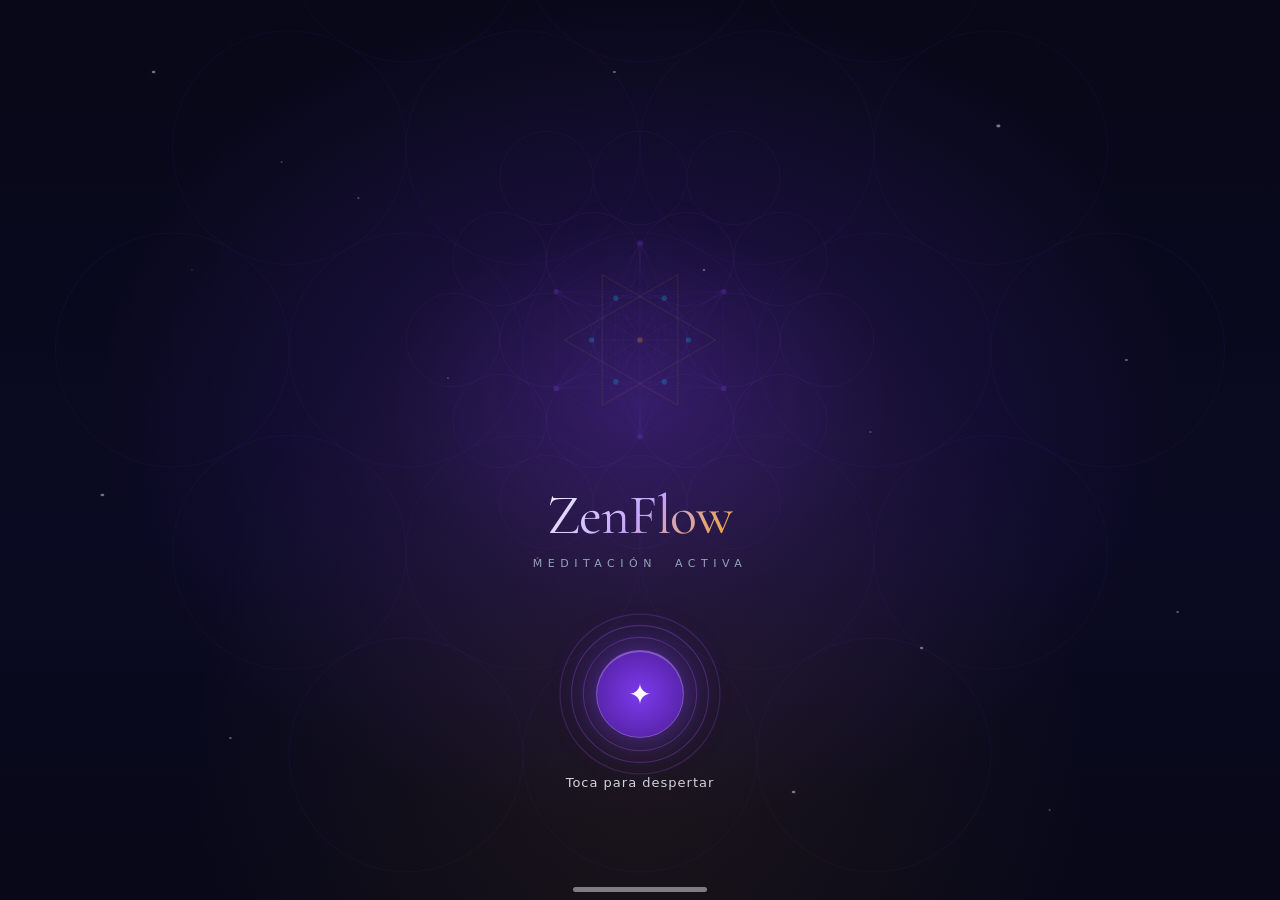
==== commit f6c1a747: "Implement Claude Design handoff — sacred geometry, glassmorphism UI - Rewrote index.html with new SP" ====
--- a/index.html
+++ b/index.html
@@ -12,286 +12,423 @@
   <link rel="manifest" href="manifest.json">
   <link rel="apple-touch-icon" href="icons/icon-192.png">
   <link rel="icon" type="image/svg+xml" href="icons/icon.svg">
+  <link rel="preconnect" href="https://fonts.googleapis.com">
+  <link rel="preconnect" href="https://fonts.gstatic.com" crossorigin>
+  <link href="https://fonts.googleapis.com/css2?family=Cormorant+Garamond:ital,wght@0,300;0,400;0,500;0,600;1,400;1,500&display=swap" rel="stylesheet">
   <title>ZenFlow — Meditación Activa</title>
   <link rel="stylesheet" href="css/style.css">
 </head>
 <body>
 
-  <!-- PANTALLA DE INICIO -->
-  <div id="splash" class="splash">
-    <canvas id="splash-canvas"></canvas>
-    <div class="splash-content">
-      <div class="splash-logo">
-        <svg class="splash-symbol" viewBox="0 0 100 100" xmlns="http://www.w3.org/2000/svg">
-          <circle cx="50" cy="50" r="45" fill="none" stroke="rgba(124,58,237,0.6)" stroke-width="1.5"/>
-          <circle cx="50" cy="50" r="30" fill="none" stroke="rgba(124,58,237,0.4)" stroke-width="1"/>
-          <circle cx="50" cy="50" r="15" fill="rgba(124,58,237,0.2)" stroke="rgba(245,166,35,0.8)" stroke-width="1.5"/>
-          <path d="M50 5 L53 47 L50 50 L47 47 Z" fill="rgba(245,166,35,0.6)"/>
-          <path d="M95 50 L53 53 L50 50 L53 47 Z" fill="rgba(245,166,35,0.4)"/>
-          <path d="M50 95 L47 53 L50 50 L53 53 Z" fill="rgba(245,166,35,0.6)"/>
-          <path d="M5 50 L47 47 L50 50 L47 53 Z" fill="rgba(245,166,35,0.4)"/>
+<!-- ============================================================
+     SPLASH
+     ============================================================ -->
+<div id="splash" class="splash">
+  <!-- Background gradients via CSS class -->
+  <div class="zbg zbg--splash"></div>
+  <!-- Stars layer -->
+  <svg class="stars-layer" viewBox="0 0 100 100" preserveAspectRatio="none">
+    <circle cx="12" cy="8"  r="0.15" fill="#fff" opacity="0.6"/>
+    <circle cx="28" cy="22" r="0.09" fill="#fff" opacity="0.5"/>
+    <circle cx="78" cy="14" r="0.165" fill="#fff" opacity="0.65"/>
+    <circle cx="55" cy="30" r="0.105" fill="#fff" opacity="0.49"/>
+    <circle cx="88" cy="40" r="0.12" fill="#fff" opacity="0.54"/>
+    <circle cx="8"  cy="55" r="0.15" fill="#fff" opacity="0.6"/>
+    <circle cx="42" cy="62" r="0.09" fill="#fff" opacity="0.46"/>
+    <circle cx="72" cy="72" r="0.135" fill="#fff" opacity="0.57"/>
+    <circle cx="18" cy="82" r="0.105" fill="#fff" opacity="0.5"/>
+    <circle cx="62" cy="88" r="0.15" fill="#fff" opacity="0.6"/>
+    <circle cx="35" cy="42" r="0.075" fill="#fff" opacity="0.43"/>
+    <circle cx="92" cy="68" r="0.105" fill="#fff" opacity="0.5"/>
+    <circle cx="22" cy="18" r="0.075" fill="#fff" opacity="0.43"/>
+    <circle cx="68" cy="48" r="0.09" fill="#fff" opacity="0.46"/>
+    <circle cx="48" cy="8"  r="0.12" fill="#fff" opacity="0.54"/>
+    <circle cx="82" cy="90" r="0.09" fill="#fff" opacity="0.46"/>
+    <circle cx="15" cy="30" r="0.06" fill="#fff" opacity="0.39"/>
+    <circle cx="50" cy="75" r="0.09" fill="#fff" opacity="0.46"/>
+  </svg>
+  <!-- Flower of Life — subtle background -->
+  <div class="fol-wrap fol-splash" id="fol-splash"></div>
+  <!-- Mandala + MetatronCube -->
+  <div class="splash-geo">
+    <div class="splash-mandala-wrap">
+      <div class="splash-mandala-svg" id="splash-mandala-svg"></div>
+      <div class="splash-metatron-svg anim-rotate-60" id="splash-metatron-svg"></div>
+    </div>
+  </div>
+  <!-- Logo -->
+  <div class="splash-logo">
+    <div class="splash-title">ZenFlow</div>
+    <div class="splash-subtitle">Meditación&nbsp;&nbsp;Activa</div>
+  </div>
+  <!-- CTA -->
+  <div class="splash-cta">
+    <button id="btn-despertar" class="cta-btn" aria-label="Iniciar meditación">
+      <span class="cta-ring ring-1"></span>
+      <span class="cta-ring ring-2"></span>
+      <span class="cta-ring ring-3"></span>
+      <span class="cta-inner">✦</span>
+    </button>
+    <div class="cta-label">Toca para despertar</div>
+  </div>
+  <div class="home-indicator"></div>
+</div>
+
+<!-- ============================================================
+     APP
+     ============================================================ -->
+<div id="app" class="app hidden">
+
+  <!-- ── HOME ─────────────────────────────────────── -->
+  <div id="screen-home" class="screen active" data-screen="home">
+    <div class="screen-scroll">
+      <div class="zbg zbg--home"></div>
+      <svg class="stars-layer" viewBox="0 0 100 100" preserveAspectRatio="none">
+        <circle cx="12" cy="8" r="0.15" fill="#fff" opacity="0.5"/><circle cx="78" cy="14" r="0.165" fill="#fff" opacity="0.55"/>
+        <circle cx="88" cy="40" r="0.12" fill="#fff" opacity="0.44"/><circle cx="72" cy="72" r="0.135" fill="#fff" opacity="0.47"/>
+        <circle cx="35" cy="42" r="0.075" fill="#fff" opacity="0.38"/><circle cx="92" cy="68" r="0.105" fill="#fff" opacity="0.4"/>
+        <circle cx="48" cy="8"  r="0.12" fill="#fff" opacity="0.44"/><circle cx="82" cy="90" r="0.09" fill="#fff" opacity="0.36"/>
+      </svg>
+
+      <!-- Header -->
+      <header class="home-header">
+        <div class="home-header-left">
+          <div class="date-label" id="date-label"></div>
+          <div class="grad-title grad-title--34" id="greeting"></div>
+        </div>
+        <button class="streak-pill" id="streak-badge" title="Tu racha">
+          <span class="streak-fire">🔥</span>
+          <span id="streak-count" class="streak-num">0</span>
+        </button>
+      </header>
+
+      <!-- Sacred geometry centerpiece -->
+      <div class="home-geo-wrap">
+        <div class="home-geo" id="home-geo">
+          <!-- Canvas for audio reactivity -->
+          <canvas id="mandala-canvas" class="home-canvas"></canvas>
+          <!-- Mandala SVG (semi-transparent layer) -->
+          <div class="home-mandala-svg" id="home-mandala-svg"></div>
+          <!-- MetatronCube SVG (top layer, slow rotation) -->
+          <div class="home-metatron-svg anim-rotate-60" id="home-metatron-svg"></div>
+        </div>
+        <div class="geo-hint">Toca para resonar</div>
+      </div>
+
+      <!-- SOS -->
+      <div class="px-22">
+        <button class="sos-card" id="btn-sos">
+          <div class="sos-icon-wrap">⚡</div>
+          <div class="sos-text">
+            <div class="sos-title">Alivio Urgente</div>
+            <div class="sos-sub">3 min · Respiración de emergencia</div>
+          </div>
+          <div class="sos-arrow">→</div>
+        </button>
+      </div>
+
+      <!-- Quick sessions -->
+      <div class="px-22 mt-18">
+        <div class="section-row">
+          <div class="section-label">Sesiones rápidas</div>
+          <button class="see-all" data-nav="sessions">Ver todas</button>
+        </div>
+        <div class="quick-grid" id="quick-grid"></div>
+      </div>
+
+      <!-- Ambient sound pills -->
+      <div class="mt-18">
+        <div class="section-label px-22">Ambiente sonoro</div>
+        <div class="ambient-scroll" id="ambient-pills"></div>
+      </div>
+
+      <div style="height:16px"></div>
+    </div>
+  </div>
+
+  <!-- ── SESSIONS ──────────────────────────────────── -->
+  <div id="screen-sessions" class="screen" data-screen="sessions">
+    <div class="screen-scroll">
+      <div class="zbg zbg--sessions"></div>
+      <svg class="stars-layer" viewBox="0 0 100 100" preserveAspectRatio="none">
+        <circle cx="78" cy="14" r="0.165" fill="#fff" opacity="0.5"/><circle cx="28" cy="22" r="0.09" fill="#fff" opacity="0.4"/>
+        <circle cx="88" cy="40" r="0.12" fill="#fff" opacity="0.44"/><circle cx="62" cy="88" r="0.15" fill="#fff" opacity="0.5"/>
+      </svg>
+
+      <div class="px-22 pt-8">
+        <div class="grad-title grad-title--38">Sesiones</div>
+        <div class="page-sub">Elige tu práctica</div>
+      </div>
+
+      <div class="filter-row" id="filter-row">
+        <button class="filter-pill active" data-filter="all">Todas</button>
+        <button class="filter-pill" data-filter="short">Cortas</button>
+        <button class="filter-pill" data-filter="long">Largas</button>
+        <button class="filter-pill" data-filter="stress">Estrés</button>
+      </div>
+
+      <div class="sessions-grid px-22" id="sessions-grid"></div>
+      <div style="height:16px"></div>
+    </div>
+  </div>
+
+  <!-- ── ACTIVE SESSION (fullscreen) ──────────────── -->
+  <div id="screen-active" class="screen screen-full" data-screen="active">
+    <div class="zbg zbg--session"></div>
+    <canvas id="session-bg-canvas" class="session-bg-canvas"></canvas>
+
+    <!-- Mood gate -->
+    <div class="mood-gate" id="mood-gate">
+      <div class="mood-gate-inner">
+        <div class="session-preview-icon" id="session-preview-icon">🧘</div>
+        <div class="grad-title grad-title--28" id="session-preview-name"></div>
+        <div class="session-preview-desc" id="session-preview-desc"></div>
+        <div class="mood-gate-q">
+          <div class="mood-q-label">¿Cómo llegas ahora?</div>
+          <div class="mood-bar" id="mood-pre"></div>
+        </div>
+        <button class="btn-start" id="btn-start">Comenzar →</button>
+      </div>
+    </div>
+
+    <!-- Session UI -->
+    <div class="session-ui hidden" id="session-ui">
+      <button class="btn-close" id="btn-close">
+        <svg width="14" height="14" viewBox="0 0 14 14"><path d="M1 1l12 12M13 1L1 13" stroke="#f1f5f9" stroke-width="1.6" stroke-linecap="round"/></svg>
+      </button>
+
+      <div class="session-top-bar">
+        <div class="session-name-label" id="active-session-name"></div>
+        <div class="prog-track">
+          <div class="prog-fill" id="prog-fill"></div>
+        </div>
+      </div>
+
+      <!-- Flower of Life backdrop (inscribed in breath zone) -->
+      <div class="fol-session-wrap" id="fol-session"></div>
+
+      <div class="breath-zone">
+        <div class="breath-outer" id="breath-outer">
+          <!-- MetatronCube inscribed inside circle -->
+          <div class="breath-metatron" id="breath-metatron"></div>
+          <div class="breath-circle" id="breath-circle">
+            <div class="breath-highlight"></div>
+            <div class="breath-phase" id="breath-phase">INHALA</div>
+            <div class="breath-num" id="breath-num">4</div>
+          </div>
+        </div>
+      </div>
+
+      <div class="instruction-card" id="instruction-card">
+        <p class="instruction-text" id="instruction-text"></p>
+      </div>
+
+      <!-- Circular timer -->
+      <div class="timer-wrap">
+        <svg class="timer-svg" viewBox="0 0 100 100">
+          <defs>
+            <linearGradient id="timerGrad" x1="0%" y1="0%" x2="100%" y2="100%">
+              <stop offset="0%" stop-color="#7c3aed"/>
+              <stop offset="100%" stop-color="#06b6d4"/>
+            </linearGradient>
+          </defs>
+          <circle class="timer-track" cx="50" cy="50" r="44"/>
+          <circle class="timer-arc" id="timer-arc" cx="50" cy="50" r="44"
+            stroke-dasharray="276.46" stroke-dashoffset="0"
+            transform="rotate(-90 50 50)"/>
+          <text x="50" y="47" text-anchor="middle" class="timer-time" id="timer-text">0:00</text>
+          <text x="50" y="62" text-anchor="middle" class="timer-restante">RESTANTE</text>
         </svg>
-        <h1 class="splash-title">ZenFlow</h1>
-        <p class="splash-subtitle">Meditación Activa</p>
-      </div>
-      <button id="btn-despertar" class="btn-despertar">
-        <span class="btn-ring ring-1"></span>
-        <span class="btn-ring ring-2"></span>
-        <span class="btn-ring ring-3"></span>
-        <span class="btn-text">✦ Toca para despertar</span>
-      </button>
-    </div>
-  </div>
-
-  <!-- APP PRINCIPAL -->
-  <div id="app" class="app hidden">
-
-    <!-- PANTALLA: INICIO -->
-    <div id="screen-home" class="screen active" data-screen="home">
-      <div class="screen-scroll">
-        <header class="app-header">
-          <div id="greeting" class="greeting"></div>
-          <button class="streak-badge" id="streak-badge" title="Tu racha">
-            <span class="streak-fire">🔥</span>
-            <span id="streak-count">0</span>
-            <span class="streak-label">días</span>
-          </button>
-        </header>
-
-        <div class="mandala-wrapper">
-          <canvas id="mandala-canvas"></canvas>
-          <p class="mandala-hint">Toca para resonar</p>
-        </div>
-
-        <button class="sos-btn" id="btn-sos">
-          <div class="sos-inner">
-            <span class="sos-icon">⚡</span>
-            <div class="sos-text">
-              <span class="sos-main">Alivio Urgente</span>
-              <span class="sos-sub">3 minutos · Respiración de emergencia</span>
-            </div>
-            <span class="sos-arrow">→</span>
+      </div>
+
+      <!-- Controls -->
+      <div class="session-controls">
+        <button class="ctrl-play" id="btn-pause-session" title="Pausar/Reanudar">
+          <svg width="18" height="18" viewBox="0 0 18 18"><rect x="2" y="2" width="4.5" height="14" rx="1" fill="#fff"/><rect x="11.5" y="2" width="4.5" height="14" rx="1" fill="#fff"/></svg>
+        </button>
+        <div class="audio-bars-pill">
+          <canvas id="viz-canvas" width="180" height="36"></canvas>
+        </div>
+        <button class="ctrl-skip" id="btn-skip-step" title="Siguiente paso">
+          <svg width="16" height="16" viewBox="0 0 16 16"><path d="M2 2l8 6-8 6V2z" fill="#f1f5f9"/><rect x="11.5" y="2" width="2.5" height="12" rx="0.5" fill="#f1f5f9"/></svg>
+        </button>
+      </div>
+    </div>
+
+    <!-- Session complete -->
+    <div class="session-complete hidden" id="session-complete">
+      <canvas id="confetti-canvas" class="confetti-canvas"></canvas>
+      <!-- Metatron behind modal -->
+      <div class="complete-metatron" id="complete-metatron"></div>
+      <div class="complete-modal">
+        <div class="complete-emoji">🙏</div>
+        <div class="grad-title grad-title--32">¡Sesión completada!</div>
+        <div class="complete-sub">Has cultivado un momento de paz</div>
+        <div class="complete-stats">
+          <div class="cstat">
+            <div class="cstat-num grad-gold" id="c-minutes">0</div>
+            <div class="cstat-lbl">MINUTOS</div>
           </div>
-        </button>
-
-        <section class="quick-section">
-          <h3 class="section-title">Sesiones Rápidas</h3>
-          <div class="quick-grid" id="quick-grid"></div>
-        </section>
-
-        <section class="quick-section">
-          <h3 class="section-title">Ambiente Sonoro</h3>
-          <div class="ambient-pills" id="ambient-pills"></div>
-        </section>
-      </div>
-    </div>
-
-    <!-- PANTALLA: SESIONES -->
-    <div id="screen-sessions" class="screen" data-screen="sessions">
-      <div class="screen-scroll">
-        <header class="page-header">
-          <h2>Sesiones</h2>
-          <p>Elige tu práctica</p>
-        </header>
-        <div class="filter-pills">
-          <button class="filter-pill active" data-filter="all">Todas</button>
-          <button class="filter-pill" data-filter="short">Cortas</button>
-          <button class="filter-pill" data-filter="long">Largas</button>
-          <button class="filter-pill" data-filter="stress">Estrés</button>
-        </div>
-        <div class="sessions-grid" id="sessions-grid"></div>
-      </div>
-    </div>
-
-    <!-- PANTALLA: SESIÓN ACTIVA (fullscreen) -->
-    <div id="screen-active" class="screen screen-fullscreen" data-screen="active">
-      <canvas id="session-bg-canvas"></canvas>
-
-      <!-- PRE: Check de ánimo -->
-      <div class="mood-gate" id="mood-gate">
-        <div class="mood-gate-content">
-          <div class="session-preview-icon" id="session-preview-icon">🧘</div>
-          <h2 id="session-preview-name">Sesión</h2>
-          <p id="session-preview-desc"></p>
-          <div class="mood-question">
-            <h3>¿Cómo llegas ahora?</h3>
-            <div class="mood-bar" id="mood-pre"></div>
+          <div class="cstat-sep"></div>
+          <div class="cstat">
+            <div class="cstat-num grad-gold" id="c-streak">0</div>
+            <div class="cstat-lbl">DÍAS SEGUIDOS</div>
           </div>
-          <button class="btn-start" id="btn-start">Comenzar →</button>
-        </div>
-      </div>
-
-      <!-- SESIÓN EN CURSO -->
-      <div class="session-ui hidden" id="session-ui">
-        <button class="btn-close" id="btn-close">✕</button>
-
-        <div class="session-top">
-          <h3 id="active-session-name" class="active-name"></h3>
-          <div class="prog-bar"><div class="prog-fill" id="prog-fill"></div></div>
-        </div>
-
-        <div class="breathing-zone">
-          <div class="breath-outer" id="breath-outer">
-            <div class="breath-circle" id="breath-circle">
-              <span class="breath-phase" id="breath-phase">Respira</span>
-              <span class="breath-num" id="breath-num"></span>
-            </div>
+        </div>
+        <div class="mood-q-label italic mt-22">¿Cómo te sientes ahora?</div>
+        <div class="mood-bar mt-12" id="mood-post"></div>
+        <div class="mood-result hidden" id="mood-result"></div>
+        <button class="btn-continue" id="btn-finish">Continuar ✨</button>
+      </div>
+    </div>
+  </div>
+
+  <!-- ── SOUNDS ─────────────────────────────────────── -->
+  <div id="screen-sounds" class="screen" data-screen="sounds">
+    <div class="screen-scroll">
+      <div class="zbg zbg--sounds"></div>
+      <svg class="stars-layer" viewBox="0 0 100 100" preserveAspectRatio="none">
+        <circle cx="55" cy="30" r="0.105" fill="#fff" opacity="0.44"/><circle cx="18" cy="82" r="0.105" fill="#fff" opacity="0.4"/>
+        <circle cx="92" cy="68" r="0.105" fill="#fff" opacity="0.4"/><circle cx="48" cy="8" r="0.12" fill="#fff" opacity="0.44"/>
+      </svg>
+
+      <div class="px-22 pt-8">
+        <div class="grad-title grad-title--38">Sonidos</div>
+        <div class="page-sub">Crea tu propio ambiente</div>
+      </div>
+
+      <!-- Freq visualizer -->
+      <div class="freq-viz-wrap">
+        <div class="freq-viz-svg" id="freq-viz-svg"></div>
+      </div>
+
+      <!-- Nature grid -->
+      <div class="px-22">
+        <div class="section-label mb-8">Naturaleza &amp; Ambiente</div>
+        <div class="nature-grid" id="sounds-grid"></div>
+      </div>
+
+      <!-- Binaural -->
+      <div class="px-22 mt-12">
+        <div class="binaural-header">
+          <div class="section-label">Beats binaurales</div>
+          <div class="binaural-pill">🎧 Usa auriculares</div>
+        </div>
+        <div class="binaural-list" id="binaural-grid"></div>
+      </div>
+
+      <!-- Volume -->
+      <div class="px-22 mt-12">
+        <div class="vol-header">
+          <div class="section-label">Volumen maestro</div>
+          <div class="vol-pct" id="vol-pct">70%</div>
+        </div>
+        <div class="vol-track-wrap">
+          <div class="vol-track">
+            <div class="vol-fill" id="vol-fill" style="width:70%"></div>
+            <div class="vol-thumb" id="vol-thumb" style="left:calc(70% - 9px)"></div>
           </div>
-        </div>
-
-        <div class="instruction-box" id="instruction-box">
-          <p id="instruction-text" class="instruction-text"></p>
-        </div>
-
-        <div class="timer-zone">
-          <svg class="timer-svg" viewBox="0 0 140 140">
-            <circle class="timer-track" cx="70" cy="70" r="62"/>
-            <circle class="timer-arc" id="timer-arc" cx="70" cy="70" r="62"
-              stroke-dasharray="389.56" stroke-dashoffset="0"/>
-          </svg>
-          <div class="timer-text" id="timer-text">00:00</div>
-        </div>
-
-        <div class="session-bottom">
-          <button class="ctrl-btn" id="btn-pause-session" title="Pausar">⏸</button>
-          <canvas id="viz-canvas" class="viz-canvas" width="180" height="50"></canvas>
-          <button class="ctrl-btn" id="btn-skip-step" title="Siguiente paso">⏭</button>
-        </div>
-      </div>
-
-      <!-- POST: Sesión completada -->
-      <div class="session-complete hidden" id="session-complete">
-        <canvas id="confetti-canvas" class="confetti-canvas"></canvas>
-        <div class="complete-card">
-          <div class="complete-emoji">🙏</div>
-          <h2>¡Sesión completada!</h2>
-          <div class="complete-stats">
-            <div class="cstat">
-              <span class="cstat-val" id="c-minutes">0</span>
-              <span class="cstat-lbl">minutos</span>
-            </div>
-            <div class="cstat-divider"></div>
-            <div class="cstat">
-              <span class="cstat-val" id="c-streak">0</span>
-              <span class="cstat-lbl">días seguidos</span>
-            </div>
-          </div>
-          <div class="mood-question">
-            <h3>¿Cómo te sientes ahora?</h3>
-            <div class="mood-bar" id="mood-post"></div>
-          </div>
-          <div class="mood-result" id="mood-result"></div>
-          <button class="btn-finish" id="btn-finish">Continuar ✨</button>
-        </div>
-      </div>
-    </div>
-
-    <!-- PANTALLA: SONIDOS -->
-    <div id="screen-sounds" class="screen" data-screen="sounds">
-      <div class="screen-scroll">
-        <header class="page-header">
-          <h2>Sonidos</h2>
-          <p>Crea tu propio ambiente</p>
-        </header>
-
-        <div class="viz-container">
-          <canvas id="audio-viz-canvas" class="audio-viz" width="360" height="100"></canvas>
-          <p class="viz-hint" id="viz-hint">Activa un sonido para visualizar</p>
-        </div>
-
-        <h3 class="section-title">Naturaleza &amp; Ambiente</h3>
-        <div class="sounds-grid" id="sounds-grid"></div>
-
-        <div class="binaural-section">
-          <h3 class="section-title">Beats Binaurales</h3>
-          <div class="binaural-note">
-            <span>🎧</span>
-            <span>Usa auriculares para máximo efecto</span>
-          </div>
-          <div class="binaural-grid" id="binaural-grid"></div>
-        </div>
-
-        <div class="master-vol-section">
-          <label class="vol-label">Volumen maestro</label>
-          <div class="vol-row">
-            <span>🔈</span>
-            <input type="range" id="master-vol" class="vol-slider" min="0" max="100" value="70">
-            <span>🔊</span>
-          </div>
-        </div>
-      </div>
-    </div>
-
-    <!-- PANTALLA: PROGRESO -->
-    <div id="screen-progress" class="screen" data-screen="progress">
-      <div class="screen-scroll">
-        <header class="page-header">
-          <h2>Tu Progreso</h2>
-          <p id="progress-subtitle">Sigue creciendo</p>
-        </header>
-
-        <div class="stats-grid">
-          <div class="stat-card">
-            <div class="stat-ico">🔥</div>
-            <div class="stat-num" id="p-streak">0</div>
-            <div class="stat-lbl">Racha actual</div>
-          </div>
-          <div class="stat-card">
-            <div class="stat-ico">⏱</div>
-            <div class="stat-num" id="p-time">0</div>
-            <div class="stat-lbl">Minutos totales</div>
-          </div>
-          <div class="stat-card">
-            <div class="stat-ico">🧘</div>
-            <div class="stat-num" id="p-sessions">0</div>
-            <div class="stat-lbl">Sesiones</div>
-          </div>
-          <div class="stat-card">
-            <div class="stat-ico">😌</div>
-            <div class="stat-num" id="p-mood">—</div>
-            <div class="stat-lbl">Mejora de ánimo</div>
-          </div>
-        </div>
-
-        <section class="achievements-section">
-          <h3 class="section-title">Logros</h3>
-          <div class="achievements-grid" id="achievements-grid"></div>
-        </section>
-
-        <section class="history-section">
-          <h3 class="section-title">Historial reciente</h3>
-          <div class="history-list" id="history-list">
-            <p class="empty-state">Aún no hay sesiones. ¡Empieza hoy!</p>
-          </div>
-        </section>
-      </div>
-    </div>
-
-    <!-- NAVEGACIÓN INFERIOR -->
-    <nav class="bottom-nav">
-      <button class="nav-btn active" data-nav="home">
-        <span class="nav-ico">◯</span>
-        <span class="nav-lbl">Inicio</span>
-      </button>
-      <button class="nav-btn" data-nav="sessions">
-        <span class="nav-ico">🧘</span>
-        <span class="nav-lbl">Sesiones</span>
-      </button>
-      <button class="nav-btn" data-nav="sounds">
-        <span class="nav-ico">🎵</span>
-        <span class="nav-lbl">Sonidos</span>
-      </button>
-      <button class="nav-btn" data-nav="progress">
-        <span class="nav-ico">✦</span>
-        <span class="nav-lbl">Progreso</span>
-      </button>
-    </nav>
-  </div>
-
-  <script src="js/audio.js"></script>
-  <script src="js/animations.js"></script>
-  <script src="js/sessions.js"></script>
-  <script src="js/tracker.js"></script>
-  <script src="js/app.js"></script>
+          <input type="range" id="master-vol" class="vol-input" min="0" max="100" value="70">
+        </div>
+      </div>
+
+      <div style="height:24px"></div>
+    </div>
+  </div>
+
+  <!-- ── PROGRESS ───────────────────────────────────── -->
+  <div id="screen-progress" class="screen" data-screen="progress">
+    <div class="screen-scroll">
+      <div class="zbg zbg--progress"></div>
+      <svg class="stars-layer" viewBox="0 0 100 100" preserveAspectRatio="none">
+        <circle cx="12" cy="8" r="0.15" fill="#fff" opacity="0.5"/><circle cx="62" cy="88" r="0.15" fill="#fff" opacity="0.5"/>
+        <circle cx="42" cy="62" r="0.09" fill="#fff" opacity="0.4"/><circle cx="82" cy="90" r="0.09" fill="#fff" opacity="0.36"/>
+      </svg>
+
+      <div class="px-22 pt-8">
+        <div class="grad-title grad-title--38">Tu Progreso</div>
+        <div class="page-sub" id="progress-subtitle">Mayo · Una práctica constante</div>
+      </div>
+
+      <div class="stats-grid px-22 mt-18">
+        <div class="stat-card">
+          <div class="stat-card-top"><div class="section-label">Racha</div><span class="stat-ico">🔥</span></div>
+          <div class="stat-num grad-gold-violet" id="p-streak">0</div>
+          <div class="stat-sub">días</div>
+        </div>
+        <div class="stat-card">
+          <div class="stat-card-top"><div class="section-label">Minutos</div><span class="stat-ico">⏱</span></div>
+          <div class="stat-num grad-gold-violet" id="p-time">0</div>
+          <div class="stat-sub">totales</div>
+        </div>
+        <div class="stat-card">
+          <div class="stat-card-top"><div class="section-label">Sesiones</div><span class="stat-ico">🧘</span></div>
+          <div class="stat-num grad-gold-violet" id="p-sessions">0</div>
+          <div class="stat-sub">completas</div>
+        </div>
+        <div class="stat-card">
+          <div class="stat-card-top"><div class="section-label">Ánimo</div><span class="stat-ico">😌</span></div>
+          <div class="stat-num grad-gold-violet" id="p-mood">—</div>
+          <div class="stat-sub">este mes</div>
+        </div>
+      </div>
+
+      <div class="px-22 mt-18">
+        <div class="section-label mb-10">Logros</div>
+        <div class="badges-grid" id="achievements-grid"></div>
+      </div>
+
+      <div class="px-22 mt-18">
+        <div class="section-label mb-10">Historial reciente</div>
+        <div class="history-list" id="history-list">
+          <div class="empty-msg">Aún no hay sesiones. ¡Empieza hoy!</div>
+        </div>
+      </div>
+
+      <div style="height:24px"></div>
+    </div>
+  </div>
+
+  <!-- ── BOTTOM NAV (pill) ──────────────────────────── -->
+  <nav class="bottom-nav-pill" id="bottom-nav">
+    <button class="nav-item active" data-nav="home">
+      <div class="nav-item-active-bar"></div>
+      <svg width="22" height="22" viewBox="0 0 24 24" fill="none">
+        <path d="M3 11l9-7 9 7v10a1 1 0 01-1 1h-5v-7H9v7H4a1 1 0 01-1-1V11z" stroke="currentColor" stroke-width="1.6" stroke-linejoin="round"/>
+      </svg>
+      <span>Inicio</span>
+    </button>
+    <button class="nav-item" data-nav="sessions">
+      <div class="nav-item-active-bar"></div>
+      <svg width="22" height="22" viewBox="0 0 24 24" fill="none">
+        <circle cx="12" cy="12" r="9" stroke="currentColor" stroke-width="1.6"/>
+        <circle cx="12" cy="12" r="3.2" stroke="currentColor" stroke-width="1.6"/>
+      </svg>
+      <span>Sesiones</span>
+    </button>
+    <button class="nav-item" data-nav="sounds">
+      <div class="nav-item-active-bar"></div>
+      <svg width="22" height="22" viewBox="0 0 24 24" fill="none">
+        <path d="M4 10v4h3l5 4V6L7 10H4z" stroke="currentColor" stroke-width="1.6" stroke-linejoin="round"/>
+        <path d="M16 8c1.5 1.2 2.4 2.6 2.4 4S17.5 14.8 16 16" stroke="currentColor" stroke-width="1.6" stroke-linecap="round"/>
+      </svg>
+      <span>Sonidos</span>
+    </button>
+    <button class="nav-item" data-nav="progress">
+      <div class="nav-item-active-bar"></div>
+      <svg width="22" height="22" viewBox="0 0 24 24" fill="none">
+        <path d="M4 18l5-6 4 3 7-9" stroke="currentColor" stroke-width="1.6" stroke-linejoin="round" stroke-linecap="round"/>
+      </svg>
+      <span>Progreso</span>
+    </button>
+  </nav>
+
+</div><!-- /app -->
+
+<script src="js/audio.js"></script>
+<script src="js/animations.js"></script>
+<script src="js/sessions.js"></script>
+<script src="js/tracker.js"></script>
+<script src="js/app.js"></script>
 </body>
 </html>
--- a/css/style.css
+++ b/css/style.css
@@ -1,1138 +1,890 @@
-/* ============================================
-   ZENFLOW — Estilos principales
-   ============================================ */
-
-/* Variables */
+/* ============================================================
+   ZENFLOW — Design System (Claude Design handoff)
+   ============================================================ */
+
+/* ── Fuente ─────────────────────────────────────────────── */
+@import url('https://fonts.googleapis.com/css2?family=Cormorant+Garamond:ital,wght@0,300;0,400;0,500;0,600;1,400;1,500&display=swap');
+
+/* ── Tokens ─────────────────────────────────────────────── */
 :root {
-  --bg-0: #050510;
-  --bg-1: #0a0a1e;
-  --bg-2: #0f0f2e;
-  --bg-card: rgba(255,255,255,0.04);
-  --bg-card-hover: rgba(255,255,255,0.08);
-  --glass: rgba(255,255,255,0.06);
+  --bg1:          #080818;
+  --bg2:          #0f0f2e;
+  --violet:       #7c3aed;
+  --violet-lite:  #a855f7;
+  --gold:         #f5a623;
+  --teal:         #06b6d4;
+  --text:         #f1f5f9;
+  --text-muted:   #94a3b8;
+  --glass:        rgba(255,255,255,0.05);
   --glass-border: rgba(255,255,255,0.12);
-
-  --purple: #7c3aed;
-  --purple-light: #a855f7;
-  --blue: #3b82f6;
-  --teal: #06b6d4;
-  --gold: #f5a623;
-  --gold-light: #fbbf24;
-  --rose: #f43f5e;
-  --green: #10b981;
-
-  --text-1: #f1f5f9;
-  --text-2: #94a3b8;
-  --text-3: #475569;
-
-  --glow-purple: 0 0 30px rgba(124,58,237,0.4);
-  --glow-gold: 0 0 30px rgba(245,166,35,0.4);
-  --glow-teal: 0 0 30px rgba(6,182,212,0.4);
-
-  --radius-sm: 12px;
-  --radius-md: 18px;
-  --radius-lg: 24px;
-  --radius-xl: 32px;
-
-  --nav-h: 76px;
-  --safe-bottom: env(safe-area-inset-bottom, 0px);
-  --safe-top: env(safe-area-inset-top, 0px);
-
-  --transition: 0.3s cubic-bezier(0.34, 1.56, 0.64, 1);
-  --transition-fast: 0.18s ease-out;
-}
-
-/* Reset */
+  --serif:        'Cormorant Garamond', Georgia, 'Times New Roman', serif;
+  --sans:         -apple-system, BlinkMacSystemFont, 'SF Pro Display', system-ui, sans-serif;
+
+  --nav-h:        88px; /* pill height + gap from bottom */
+  --safe-top:     env(safe-area-inset-top, 0px);
+  --safe-bottom:  env(safe-area-inset-bottom, 0px);
+}
+
+/* ── Reset ──────────────────────────────────────────────── */
 *, *::before, *::after { box-sizing: border-box; margin: 0; padding: 0; }
-html { height: 100%; overflow: hidden; font-size: 16px; }
+html { height: 100%; overflow: hidden; }
 body {
   height: 100%;
-  background: var(--bg-0);
-  color: var(--text-1);
-  font-family: -apple-system, BlinkMacSystemFont, 'Segoe UI', system-ui, sans-serif;
+  background: var(--bg1);
+  color: var(--text);
+  font-family: var(--sans);
   -webkit-font-smoothing: antialiased;
   overflow: hidden;
   user-select: none;
   -webkit-tap-highlight-color: transparent;
 }
 button { border: none; background: none; cursor: pointer; color: inherit; font: inherit; }
-input { color: inherit; font: inherit; }
-
-/* ============================================
-   SPLASH SCREEN
-   ============================================ */
-.splash {
-  position: fixed;
-  inset: 0;
-  display: flex;
-  align-items: center;
-  justify-content: center;
-  background: var(--bg-0);
-  z-index: 1000;
-  transition: opacity 0.8s ease, transform 0.8s ease;
-}
-.splash.fade-out {
-  opacity: 0;
-  transform: scale(1.05);
-  pointer-events: none;
-}
-#splash-canvas {
-  position: absolute;
-  inset: 0;
-  width: 100%;
-  height: 100%;
-}
-.splash-content {
-  position: relative;
-  z-index: 1;
-  display: flex;
-  flex-direction: column;
-  align-items: center;
-  gap: 56px;
-  padding: 40px;
-  text-align: center;
-}
-.splash-logo {
-  display: flex;
-  flex-direction: column;
-  align-items: center;
-  gap: 16px;
-  animation: float-up 1s ease both;
-}
-.splash-symbol {
-  width: 90px;
-  height: 90px;
-  animation: spin-slow 20s linear infinite;
-  filter: drop-shadow(0 0 20px rgba(124,58,237,0.6));
-}
-.splash-title {
-  font-size: 2.8rem;
-  font-weight: 300;
-  letter-spacing: 0.15em;
-  background: linear-gradient(135deg, #f1f5f9 0%, #a855f7 50%, var(--gold) 100%);
+input  { color: inherit; font: inherit; }
+svg    { display: block; }
+
+/* ── Utilities ──────────────────────────────────────────── */
+.hidden   { display: none !important; }
+.px-22    { padding-left: 22px; padding-right: 22px; }
+.pt-8     { padding-top: 8px; }
+.mt-12    { margin-top: 12px; }
+.mt-18    { margin-top: 18px; }
+.mt-22    { margin-top: 22px; }
+.mb-8     { margin-bottom: 8px; }
+.mb-10    { margin-bottom: 10px; }
+.italic   { font-style: italic; }
+
+/* ── Shared background layers ───────────────────────────── */
+.zbg {
+  position: absolute; inset: 0; pointer-events: none; z-index: 0;
+}
+.zbg::after {
+  content: '';
+  position: absolute; inset: 0;
+  background: linear-gradient(180deg, #080818 0%, #0a0a22 60%, #080818 100%);
+}
+.zbg--splash::before { content: '';position:absolute;inset:0;
+  background:
+    radial-gradient(ellipse at 50% 45%, rgba(124,58,237,0.35) 0%, rgba(124,58,237,0.12) 28%, rgba(8,8,24,0) 60%),
+    radial-gradient(ellipse at 50% 85%, rgba(245,166,35,0.08) 0%, rgba(8,8,24,0) 50%); z-index:1; }
+.zbg--home::before   { content:'';position:absolute;inset:0;
+  background:
+    radial-gradient(ellipse at 80%   0%, rgba(124,58,237,0.22) 0%, rgba(8,8,24,0) 50%),
+    radial-gradient(ellipse at  0% 100%, rgba(6,182,212,0.10)  0%, rgba(8,8,24,0) 50%); z-index:1; }
+.zbg--sessions::before { content:'';position:absolute;inset:0;
+  background: radial-gradient(ellipse at 50% 0%, rgba(124,58,237,0.22) 0%, rgba(8,8,24,0) 55%); z-index:1; }
+.zbg--session::before  { content:'';position:absolute;inset:0;
+  background:
+    radial-gradient(ellipse at 30% 25%, rgba(124,58,237,0.30) 0%, rgba(8,8,24,0) 55%),
+    radial-gradient(ellipse at 75% 75%, rgba(6,182,212,0.18)  0%, rgba(8,8,24,0) 50%); z-index:1; }
+.zbg--sounds::before   { content:'';position:absolute;inset:0;
+  background:
+    radial-gradient(ellipse at 50% 25%, rgba(6,182,212,0.18)  0%, rgba(8,8,24,0) 55%),
+    radial-gradient(ellipse at 20% 90%, rgba(124,58,237,0.18) 0%, rgba(8,8,24,0) 55%); z-index:1; }
+.zbg--progress::before { content:'';position:absolute;inset:0;
+  background:
+    radial-gradient(ellipse at   0%   0%, rgba(245,166,35,0.12) 0%, rgba(8,8,24,0) 50%),
+    radial-gradient(ellipse at 100% 100%, rgba(124,58,237,0.18) 0%, rgba(8,8,24,0) 55%); z-index:1; }
+.zbg--complete::before { content:'';position:absolute;inset:0;
+  background: radial-gradient(ellipse at 50% 50%, rgba(124,58,237,0.28) 0%, rgba(8,8,24,0.85) 55%, rgba(8,8,24,0.95) 80%); z-index:1; }
+
+.stars-layer {
+  position: absolute; inset: 0; width: 100%; height: 100%;
+  opacity: 0.7; pointer-events: none; z-index: 1;
+}
+
+/* ── Typography atoms ───────────────────────────────────── */
+.grad-title {
+  font-family: var(--serif);
+  font-weight: 500;
+  letter-spacing: -0.5px;
+  line-height: 1.1;
+  background: linear-gradient(135deg, #f1f5f9 0%, #c8b4ff 55%, #a855f7 100%);
   -webkit-background-clip: text;
   -webkit-text-fill-color: transparent;
   background-clip: text;
-  font-family: Georgia, 'Times New Roman', serif;
-}
-.splash-subtitle {
-  font-size: 0.9rem;
-  letter-spacing: 0.3em;
-  text-transform: uppercase;
-  color: var(--text-2);
-  animation: fade-in 1.5s ease both;
-}
-.btn-despertar {
-  position: relative;
-  width: 180px;
-  height: 180px;
-  display: flex;
-  align-items: center;
-  justify-content: center;
-  animation: float-up 1.2s ease both;
-}
-.btn-ring {
-  position: absolute;
-  border-radius: 50%;
-  border: 1px solid rgba(124,58,237,0.5);
-  animation: ripple-out 3s ease-in-out infinite;
-}
-.ring-1 { width: 100%; height: 100%; animation-delay: 0s; }
-.ring-2 { width: 75%; height: 75%; animation-delay: 0.8s; border-color: rgba(245,166,35,0.4); }
-.ring-3 { width: 50%; height: 50%; animation-delay: 1.6s; border-color: rgba(6,182,212,0.3); }
-.btn-text {
-  position: relative;
-  z-index: 1;
-  font-size: 0.85rem;
-  letter-spacing: 0.1em;
-  color: var(--text-2);
-  transition: color 0.3s;
-  text-align: center;
-  line-height: 1.5;
-  padding: 0 24px;
-}
-.btn-despertar:hover .btn-text,
-.btn-despertar:active .btn-text { color: var(--text-1); }
-
-/* ============================================
-   APP PRINCIPAL
-   ============================================ */
-.app {
-  position: fixed;
-  inset: 0;
-  display: flex;
-  flex-direction: column;
-  background: var(--bg-0);
-}
-.app.hidden { display: none; }
-
-/* ============================================
-   SCREENS
-   ============================================ */
-.screen {
-  position: absolute;
-  inset: 0;
-  bottom: calc(var(--nav-h) + var(--safe-bottom));
-  display: none;
-  flex-direction: column;
-  opacity: 0;
-  transform: translateY(12px);
-  transition: opacity 0.35s ease, transform 0.35s ease;
-}
-.screen.active {
-  display: flex;
-  opacity: 1;
-  transform: translateY(0);
-}
-.screen-scroll {
-  flex: 1;
-  overflow-y: auto;
-  overflow-x: hidden;
-  padding: 0 0 32px;
-  padding-top: var(--safe-top);
-  scroll-behavior: smooth;
-  -webkit-overflow-scrolling: touch;
-}
-.screen-scroll::-webkit-scrollbar { width: 0; }
-
-/* Fullscreen session (no nav) */
-.screen-fullscreen {
-  bottom: 0;
-  z-index: 200;
-}
-
-/* ============================================
-   HEADER / GREETING
-   ============================================ */
-.app-header {
-  display: flex;
-  justify-content: space-between;
-  align-items: center;
-  padding: 24px 20px 16px;
-}
-.greeting {
-  font-size: 1.35rem;
-  font-weight: 600;
-  line-height: 1.3;
-}
-.greeting span { display: block; font-size: 0.85rem; font-weight: 400; color: var(--text-2); margin-top: 2px; }
-.streak-badge {
-  display: flex;
-  align-items: center;
-  gap: 5px;
-  background: var(--bg-card);
+}
+.grad-title--28 { font-size: 28px; }
+.grad-title--32 { font-size: 32px; }
+.grad-title--34 { font-size: 34px; }
+.grad-title--38 { font-size: 38px; }
+.grad-gold {
+  background: linear-gradient(135deg, #f5a623, #a855f7);
+  -webkit-background-clip: text; -webkit-text-fill-color: transparent; background-clip: text;
+}
+.grad-gold-violet {
+  background: linear-gradient(135deg, #f5a623 0%, #a855f7 100%);
+  -webkit-background-clip: text; -webkit-text-fill-color: transparent; background-clip: text;
+}
+
+.section-label {
+  font-family: var(--sans);
+  font-size: 11px; font-weight: 600;
+  letter-spacing: 2.2px; text-transform: uppercase;
+  color: var(--text-muted);
+}
+.page-sub {
+  font-family: var(--sans); font-size: 14px;
+  color: var(--text-muted); margin-top: 6px;
+}
+
+/* ── GlassCard ──────────────────────────────────────────── */
+.glass-card {
+  background: var(--glass);
   border: 1px solid var(--glass-border);
-  border-radius: 50px;
-  padding: 8px 14px;
-  font-size: 0.9rem;
-  transition: var(--transition-fast);
-}
-.streak-badge:active { transform: scale(0.95); }
-.streak-fire { font-size: 1.1rem; }
-.streak-label { color: var(--text-2); font-size: 0.75rem; }
-#streak-count { font-weight: 700; color: var(--gold-light); }
-
-.page-header {
-  padding: 28px 20px 8px;
-}
-.page-header h2 {
-  font-size: 1.8rem;
-  font-weight: 700;
-  font-family: Georgia, serif;
-  background: linear-gradient(135deg, var(--text-1), var(--purple-light));
-  -webkit-background-clip: text;
-  -webkit-text-fill-color: transparent;
-  background-clip: text;
-}
-.page-header p { color: var(--text-2); font-size: 0.9rem; margin-top: 4px; }
-
-/* ============================================
-   MANDALA (HOME)
-   ============================================ */
-.mandala-wrapper {
-  position: relative;
-  display: flex;
-  flex-direction: column;
-  align-items: center;
-  padding: 8px 0 4px;
-}
-#mandala-canvas {
-  width: min(300px, 80vw);
-  height: min(300px, 80vw);
-  cursor: pointer;
-  border-radius: 50%;
-  transition: transform 0.2s ease;
-}
-#mandala-canvas:active { transform: scale(0.97); }
-.mandala-hint {
-  font-size: 0.75rem;
-  letter-spacing: 0.15em;
-  text-transform: uppercase;
-  color: var(--text-3);
-  margin-top: 10px;
-  animation: pulse-opacity 3s ease-in-out infinite;
-}
-
-/* ============================================
-   SOS BUTTON
-   ============================================ */
-.sos-btn {
-  display: block;
-  width: calc(100% - 32px);
-  margin: 12px 16px;
-  background: linear-gradient(135deg, rgba(244,63,94,0.15), rgba(244,63,94,0.05));
-  border: 1px solid rgba(244,63,94,0.3);
-  border-radius: var(--radius-lg);
-  padding: 16px 18px;
-  transition: var(--transition);
-}
-.sos-btn:active { transform: scale(0.98); background: linear-gradient(135deg, rgba(244,63,94,0.25), rgba(244,63,94,0.1)); }
-.sos-inner {
-  display: flex;
-  align-items: center;
-  gap: 14px;
-}
-.sos-icon { font-size: 1.5rem; flex-shrink: 0; }
-.sos-text { flex: 1; text-align: left; }
-.sos-main { display: block; font-weight: 600; font-size: 1rem; color: #fb7185; }
-.sos-sub { display: block; font-size: 0.75rem; color: var(--text-2); margin-top: 2px; }
-.sos-arrow { color: var(--rose); font-size: 1.2rem; }
-
-/* ============================================
-   QUICK SESSIONS (HOME)
-   ============================================ */
-.quick-section { padding: 8px 16px 0; }
-.section-title {
-  font-size: 0.8rem;
-  text-transform: uppercase;
-  letter-spacing: 0.15em;
-  color: var(--text-3);
-  margin-bottom: 12px;
-  font-weight: 600;
-}
-.quick-grid {
-  display: grid;
-  grid-template-columns: 1fr 1fr;
-  gap: 10px;
-}
-.quick-card {
-  background: var(--bg-card);
-  border: 1px solid var(--glass-border);
-  border-radius: var(--radius-md);
-  padding: 16px 14px;
-  cursor: pointer;
-  transition: var(--transition);
-  text-align: left;
-}
-.quick-card:active { transform: scale(0.97); background: var(--bg-card-hover); }
-.quick-icon { font-size: 1.5rem; display: block; margin-bottom: 8px; }
-.quick-name { font-size: 0.9rem; font-weight: 600; display: block; }
-.quick-dur { font-size: 0.75rem; color: var(--text-2); display: block; margin-top: 2px; }
-
-/* Ambient pills */
-.ambient-pills {
-  display: flex;
-  gap: 10px;
-  overflow-x: auto;
-  padding-bottom: 8px;
-  scrollbar-width: none;
-}
-.ambient-pills::-webkit-scrollbar { display: none; }
-.ambient-pill {
-  flex-shrink: 0;
-  display: flex;
-  align-items: center;
-  gap: 8px;
-  background: var(--bg-card);
-  border: 1px solid var(--glass-border);
-  border-radius: 50px;
-  padding: 10px 18px;
-  font-size: 0.85rem;
-  cursor: pointer;
-  transition: var(--transition-fast);
-  white-space: nowrap;
-}
-.ambient-pill.on {
-  background: rgba(124,58,237,0.2);
-  border-color: rgba(124,58,237,0.5);
-  color: var(--purple-light);
-  box-shadow: var(--glow-purple);
-}
-.ambient-pill:active { transform: scale(0.95); }
-
-/* ============================================
-   SESSIONS GRID
-   ============================================ */
-.filter-pills {
-  display: flex;
-  gap: 8px;
-  padding: 12px 16px;
-  overflow-x: auto;
-  scrollbar-width: none;
-}
-.filter-pills::-webkit-scrollbar { display: none; }
-.filter-pill {
-  flex-shrink: 0;
-  padding: 7px 18px;
-  border-radius: 50px;
-  font-size: 0.82rem;
-  background: var(--bg-card);
-  border: 1px solid var(--glass-border);
-  color: var(--text-2);
-  transition: var(--transition-fast);
-}
-.filter-pill.active {
-  background: rgba(124,58,237,0.25);
-  border-color: var(--purple);
-  color: var(--purple-light);
-}
-.sessions-grid {
-  display: grid;
-  grid-template-columns: 1fr 1fr;
-  gap: 12px;
-  padding: 8px 16px 24px;
-}
-.session-card {
-  position: relative;
-  border-radius: var(--radius-lg);
-  padding: 20px 16px;
-  cursor: pointer;
-  overflow: hidden;
-  transition: var(--transition);
-  min-height: 160px;
-  display: flex;
-  flex-direction: column;
-  justify-content: flex-end;
-}
-.session-card::before {
-  content: '';
-  position: absolute;
-  inset: 0;
-  background: linear-gradient(135deg, rgba(255,255,255,0.06) 0%, transparent 100%);
-  border: 1px solid rgba(255,255,255,0.1);
-  border-radius: var(--radius-lg);
-  pointer-events: none;
-}
-.session-card:active { transform: scale(0.97); }
-.session-card-emoji {
-  font-size: 2rem;
-  display: block;
-  margin-bottom: auto;
-  padding-bottom: 12px;
-  filter: drop-shadow(0 2px 8px rgba(0,0,0,0.5));
-}
-.session-card-name {
-  font-size: 0.9rem;
-  font-weight: 700;
-  line-height: 1.3;
-  display: block;
-  text-shadow: 0 1px 4px rgba(0,0,0,0.5);
-}
-.session-card-meta {
-  font-size: 0.72rem;
-  color: rgba(255,255,255,0.7);
-  display: block;
-  margin-top: 4px;
-}
-.session-card-tag {
-  display: inline-block;
-  font-size: 0.65rem;
-  text-transform: uppercase;
-  letter-spacing: 0.1em;
-  padding: 2px 8px;
-  border-radius: 50px;
-  background: rgba(255,255,255,0.15);
-  margin-top: 6px;
-}
-
-/* ============================================
-   SESIÓN ACTIVA
-   ============================================ */
-#screen-active { background: var(--bg-0); overflow: hidden; }
-#session-bg-canvas { position: absolute; inset: 0; width: 100%; height: 100%; }
-
-/* Mood gate */
-.mood-gate {
-  position: absolute;
-  inset: 0;
-  display: flex;
-  align-items: center;
-  justify-content: center;
-  padding: 32px 24px;
-  background: rgba(5,5,16,0.95);
-  backdrop-filter: blur(20px);
-  z-index: 10;
-  transition: opacity 0.4s ease;
-}
-.mood-gate.hidden { opacity: 0; pointer-events: none; }
-.mood-gate-content {
-  display: flex;
-  flex-direction: column;
-  align-items: center;
-  gap: 20px;
-  text-align: center;
-  max-width: 340px;
-  width: 100%;
-}
-.session-preview-icon { font-size: 3.5rem; }
-.mood-gate-content h2 { font-size: 1.6rem; font-family: Georgia, serif; font-weight: 600; }
-.mood-gate-content p { color: var(--text-2); font-size: 0.9rem; line-height: 1.6; }
-.mood-question h3 { font-size: 0.95rem; color: var(--text-2); margin-bottom: 16px; font-weight: 400; }
-.mood-bar {
-  display: flex;
-  gap: 8px;
-  justify-content: center;
-  flex-wrap: wrap;
-}
-.mood-btn {
-  font-size: 1.5rem;
-  width: 46px;
-  height: 46px;
-  border-radius: 50%;
-  background: var(--bg-card);
-  border: 1px solid var(--glass-border);
-  cursor: pointer;
-  transition: var(--transition);
-  display: flex;
-  align-items: center;
-  justify-content: center;
-}
-.mood-btn:hover, .mood-btn.selected {
-  transform: scale(1.2);
-  background: rgba(124,58,237,0.3);
-  border-color: var(--purple);
-  box-shadow: var(--glow-purple);
-}
-.btn-start {
-  width: 100%;
-  padding: 16px;
-  border-radius: var(--radius-lg);
-  background: linear-gradient(135deg, var(--purple), var(--blue));
-  font-size: 1rem;
-  font-weight: 600;
-  color: white;
-  transition: var(--transition);
-  box-shadow: 0 8px 32px rgba(124,58,237,0.4);
-}
-.btn-start:active { transform: scale(0.98); }
-
-/* Session UI */
-.session-ui {
-  position: absolute;
-  inset: 0;
-  display: flex;
-  flex-direction: column;
-  align-items: center;
-  justify-content: space-between;
-  padding: calc(var(--safe-top) + 16px) 24px calc(var(--safe-bottom) + 16px);
-  z-index: 5;
-}
-.session-ui.hidden { display: none; }
-.btn-close {
-  position: absolute;
-  top: calc(var(--safe-top) + 16px);
-  right: 20px;
-  width: 36px;
-  height: 36px;
-  border-radius: 50%;
-  background: rgba(255,255,255,0.1);
-  display: flex;
-  align-items: center;
-  justify-content: center;
-  font-size: 0.9rem;
-  z-index: 10;
-  transition: var(--transition-fast);
-}
-.btn-close:active { transform: scale(0.9); background: rgba(255,255,255,0.2); }
-.session-top { width: 100%; text-align: center; padding-top: 8px; }
-.active-name { font-size: 1rem; font-weight: 600; color: var(--text-2); letter-spacing: 0.05em; }
-.prog-bar {
-  width: 100%;
-  height: 3px;
-  background: rgba(255,255,255,0.1);
-  border-radius: 2px;
-  margin-top: 10px;
-  overflow: hidden;
-}
-.prog-fill {
-  height: 100%;
-  background: linear-gradient(90deg, var(--purple), var(--teal));
-  border-radius: 2px;
-  width: 0%;
-  transition: width 1s linear;
-}
-
-/* Breathing zone */
-.breathing-zone {
-  display: flex;
-  align-items: center;
-  justify-content: center;
-  flex: 1;
-}
-.breath-outer {
-  width: min(220px, 55vw);
-  height: min(220px, 55vw);
-  border-radius: 50%;
-  display: flex;
-  align-items: center;
-  justify-content: center;
-  position: relative;
-}
-.breath-outer::before {
-  content: '';
-  position: absolute;
-  inset: -20px;
-  border-radius: 50%;
-  background: radial-gradient(circle, rgba(124,58,237,0.15) 0%, transparent 70%);
-  animation: pulse-glow 4s ease-in-out infinite;
-}
-.breath-circle {
-  width: 100%;
-  height: 100%;
-  border-radius: 50%;
-  background: radial-gradient(circle at 35% 35%, rgba(124,58,237,0.5) 0%, rgba(59,130,246,0.3) 50%, rgba(6,182,212,0.2) 100%);
-  border: 1px solid rgba(124,58,237,0.4);
-  display: flex;
-  flex-direction: column;
-  align-items: center;
-  justify-content: center;
-  box-shadow: 0 0 60px rgba(124,58,237,0.3), inset 0 0 40px rgba(124,58,237,0.2);
-  transition: transform 0.1s ease;
-}
-.breath-phase {
-  font-size: 0.9rem;
-  letter-spacing: 0.15em;
-  text-transform: uppercase;
-  color: rgba(255,255,255,0.8);
-  font-weight: 500;
-}
-.breath-num {
-  font-size: 2.5rem;
-  font-weight: 200;
-  color: white;
-  font-variant-numeric: tabular-nums;
-  min-width: 1.5ch;
-  text-align: center;
-  margin-top: 4px;
-}
-
-/* Breathing animations */
+  backdrop-filter: blur(20px) saturate(140%);
+  -webkit-backdrop-filter: blur(20px) saturate(140%);
+  border-radius: 20px;
+  box-shadow: 0 6px 24px rgba(0,0,0,0.35);
+}
+
+/* ── Animations ─────────────────────────────────────────── */
+@keyframes rotate-60  { to { transform: rotate(360deg);  } }
+@keyframes rotate-30r { to { transform: rotate(-360deg); } }
+@keyframes pulse-ring {
+  0%   { transform: scale(0.8); opacity: 0.5; }
+  100% { transform: scale(1.4); opacity: 0; }
+}
+@keyframes cta-breathe {
+  0%, 100% { transform: scale(1); }
+  50%       { transform: scale(1.04); }
+}
 @keyframes breath-in {
-  from { transform: scale(0.85); box-shadow: 0 0 30px rgba(124,58,237,0.2), inset 0 0 20px rgba(124,58,237,0.1); }
-  to   { transform: scale(1.15); box-shadow: 0 0 80px rgba(124,58,237,0.5), inset 0 0 60px rgba(124,58,237,0.3); }
+  from { transform: scale(0.88); box-shadow: 0 0 30px rgba(124,58,237,0.3), inset 0 0 20px rgba(124,58,237,0.15); }
+  to   { transform: scale(1.08); box-shadow: 0 0 80px rgba(124,58,237,0.6), inset 0 2px 12px rgba(255,255,255,0.25), inset 0 -20px 40px rgba(6,182,212,0.4); }
 }
 @keyframes breath-hold {
-  from, to { transform: scale(1.15); box-shadow: 0 0 80px rgba(124,58,237,0.5); }
+  from, to { transform: scale(1.08); }
 }
 @keyframes breath-out {
-  from { transform: scale(1.15); box-shadow: 0 0 80px rgba(124,58,237,0.5), inset 0 0 60px rgba(124,58,237,0.3); }
-  to   { transform: scale(0.85); box-shadow: 0 0 30px rgba(124,58,237,0.2), inset 0 0 20px rgba(124,58,237,0.1); }
-}
-.breath-circle.inhale  { animation: breath-in var(--breath-dur, 4s) ease-in-out forwards; }
-.breath-circle.hold    { animation: breath-hold var(--breath-dur, 7s) ease-in-out forwards; }
-.breath-circle.exhale  { animation: breath-out var(--breath-dur, 8s) ease-in-out forwards; }
-
-/* Instruction box */
-.instruction-box {
-  width: 100%;
-  background: rgba(255,255,255,0.04);
-  border: 1px solid rgba(255,255,255,0.08);
-  border-radius: var(--radius-md);
-  padding: 16px 20px;
-  min-height: 70px;
-  display: flex;
-  align-items: center;
-  justify-content: center;
-}
-.instruction-text {
-  font-size: 0.95rem;
-  line-height: 1.6;
-  color: var(--text-2);
-  text-align: center;
-  transition: opacity 0.5s ease;
-}
-.instruction-text.fade { opacity: 0; }
-
-/* Timer */
-.timer-zone {
-  position: relative;
-  width: 120px;
-  height: 120px;
-  display: flex;
-  align-items: center;
-  justify-content: center;
-}
-.timer-svg { position: absolute; inset: 0; width: 100%; height: 100%; transform: rotate(-90deg); }
-.timer-track { fill: none; stroke: rgba(255,255,255,0.06); stroke-width: 4; }
-.timer-arc {
-  fill: none;
-  stroke: url(#timerGrad);
-  stroke-width: 4;
-  stroke-linecap: round;
-  transition: stroke-dashoffset 1s linear;
-}
-.timer-text {
-  font-size: 1.1rem;
-  font-variant-numeric: tabular-nums;
-  font-weight: 600;
-  color: var(--text-2);
-}
-
-/* Session controls */
-.session-bottom {
-  display: flex;
-  align-items: center;
-  gap: 16px;
-  width: 100%;
-  justify-content: center;
-}
-.ctrl-btn {
-  width: 48px;
-  height: 48px;
-  border-radius: 50%;
-  background: rgba(255,255,255,0.08);
-  border: 1px solid rgba(255,255,255,0.12);
-  font-size: 1.1rem;
-  display: flex;
-  align-items: center;
-  justify-content: center;
-  transition: var(--transition-fast);
-}
-.ctrl-btn:active { transform: scale(0.9); background: rgba(255,255,255,0.15); }
-.viz-canvas {
-  border-radius: var(--radius-sm);
-  background: rgba(255,255,255,0.03);
-  display: block;
-}
-
-/* Session complete */
-.session-complete {
-  position: absolute;
-  inset: 0;
-  display: flex;
-  align-items: center;
-  justify-content: center;
-  background: rgba(5,5,16,0.97);
-  z-index: 20;
-  padding: 24px;
-}
-.session-complete.hidden { display: none; }
-.confetti-canvas {
-  position: absolute;
-  inset: 0;
-  width: 100%;
-  height: 100%;
-  pointer-events: none;
-}
-.complete-card {
-  position: relative;
-  background: var(--bg-card);
-  border: 1px solid var(--glass-border);
-  border-radius: var(--radius-xl);
-  padding: 32px 24px;
-  display: flex;
-  flex-direction: column;
-  align-items: center;
-  gap: 20px;
-  text-align: center;
-  width: 100%;
-  max-width: 340px;
-  backdrop-filter: blur(20px);
-  animation: slide-up 0.5s cubic-bezier(0.34, 1.56, 0.64, 1) both;
-}
-.complete-emoji { font-size: 3.5rem; }
-.complete-card h2 { font-size: 1.5rem; font-family: Georgia, serif; font-weight: 600; }
-.complete-stats {
-  display: flex;
-  align-items: center;
-  gap: 24px;
-  width: 100%;
-  justify-content: center;
-}
-.cstat { text-align: center; }
-.cstat-val { display: block; font-size: 2rem; font-weight: 700; color: var(--gold-light); }
-.cstat-lbl { display: block; font-size: 0.78rem; color: var(--text-2); margin-top: 2px; }
-.cstat-divider { width: 1px; height: 40px; background: var(--glass-border); }
-.mood-result {
-  font-size: 0.9rem;
-  color: var(--green);
-  font-weight: 600;
-}
-.btn-finish {
-  width: 100%;
-  padding: 16px;
-  border-radius: var(--radius-lg);
-  background: linear-gradient(135deg, var(--purple), var(--teal));
-  font-size: 1rem;
-  font-weight: 600;
-  color: white;
-  box-shadow: 0 8px 32px rgba(124,58,237,0.4);
-  transition: var(--transition-fast);
-}
-.btn-finish:active { transform: scale(0.98); }
-
-/* ============================================
-   SOUNDS SCREEN
-   ============================================ */
-.viz-container {
-  position: relative;
-  margin: 12px 16px;
-  border-radius: var(--radius-lg);
-  overflow: hidden;
-  background: var(--bg-card);
-  border: 1px solid var(--glass-border);
-}
-.audio-viz { display: block; width: 100%; height: 100px; }
-.viz-hint {
-  position: absolute;
-  inset: 0;
-  display: flex;
-  align-items: center;
-  justify-content: center;
-  font-size: 0.8rem;
-  color: var(--text-3);
-  letter-spacing: 0.1em;
-  pointer-events: none;
-  transition: opacity 0.3s;
-}
-.viz-hint.hidden { opacity: 0; }
-.sounds-grid {
-  display: grid;
-  grid-template-columns: repeat(3, 1fr);
-  gap: 10px;
-  padding: 0 16px;
-}
-.sound-btn {
-  display: flex;
-  flex-direction: column;
-  align-items: center;
-  gap: 8px;
-  background: var(--bg-card);
-  border: 1px solid var(--glass-border);
-  border-radius: var(--radius-md);
-  padding: 18px 10px;
-  cursor: pointer;
-  transition: var(--transition);
-  position: relative;
-  overflow: hidden;
-}
-.sound-btn.on {
-  border-color: var(--purple);
-  background: rgba(124,58,237,0.15);
-  box-shadow: var(--glow-purple);
-}
-.sound-btn.on .sound-icon { animation: pulse-scale 2s ease-in-out infinite; }
-.sound-btn:active { transform: scale(0.95); }
-.sound-icon { font-size: 1.8rem; }
-.sound-name { font-size: 0.72rem; color: var(--text-2); text-align: center; line-height: 1.3; }
-.sound-btn.on .sound-name { color: var(--purple-light); }
-.sound-vol {
-  width: 100%;
-  height: 3px;
-  -webkit-appearance: none;
-  appearance: none;
-  background: rgba(255,255,255,0.15);
-  border-radius: 2px;
-  outline: none;
-  cursor: pointer;
-  margin-top: 4px;
-  display: none;
-}
-.sound-btn.on .sound-vol { display: block; }
-.sound-vol::-webkit-slider-thumb {
-  -webkit-appearance: none;
-  width: 12px;
-  height: 12px;
-  border-radius: 50%;
-  background: var(--purple-light);
-  cursor: pointer;
-}
-
-/* Binaural */
-.binaural-section { padding: 16px 16px 0; }
-.binaural-note {
-  display: flex;
-  align-items: center;
-  gap: 8px;
-  font-size: 0.8rem;
-  color: var(--teal);
-  background: rgba(6,182,212,0.08);
-  border: 1px solid rgba(6,182,212,0.2);
-  border-radius: var(--radius-sm);
-  padding: 10px 14px;
-  margin: 8px 0 12px;
-}
-.binaural-grid {
-  display: flex;
-  flex-direction: column;
-  gap: 8px;
-}
-.binaural-btn {
-  display: flex;
-  align-items: center;
-  gap: 14px;
-  background: var(--bg-card);
-  border: 1px solid var(--glass-border);
-  border-radius: var(--radius-md);
-  padding: 14px 16px;
-  cursor: pointer;
-  transition: var(--transition-fast);
-  text-align: left;
-}
-.binaural-btn.on {
-  border-color: var(--teal);
-  background: rgba(6,182,212,0.1);
-  box-shadow: var(--glow-teal);
-}
-.binaural-btn:active { transform: scale(0.98); }
-.bin-hz {
-  font-size: 0.75rem;
-  font-weight: 700;
-  color: var(--teal);
-  background: rgba(6,182,212,0.15);
-  border-radius: 6px;
-  padding: 4px 8px;
-  font-variant-numeric: tabular-nums;
-  min-width: 40px;
-  text-align: center;
-  flex-shrink: 0;
-}
-.bin-info { flex: 1; }
-.bin-name { display: block; font-size: 0.9rem; font-weight: 600; }
-.bin-desc { display: block; font-size: 0.76rem; color: var(--text-2); margin-top: 2px; }
-.bin-dot {
-  width: 8px;
-  height: 8px;
-  border-radius: 50%;
-  background: var(--text-3);
-  transition: var(--transition-fast);
-}
-.binaural-btn.on .bin-dot {
-  background: var(--teal);
-  box-shadow: 0 0 8px var(--teal);
-  animation: pulse-scale 1.5s ease-in-out infinite;
-}
-
-/* Master volume */
-.master-vol-section {
-  padding: 20px 16px 8px;
-  display: flex;
-  flex-direction: column;
-  gap: 10px;
-}
-.vol-label { font-size: 0.8rem; color: var(--text-2); text-transform: uppercase; letter-spacing: 0.1em; }
-.vol-row { display: flex; align-items: center; gap: 12px; font-size: 1rem; }
-.vol-slider {
-  flex: 1;
-  height: 4px;
-  -webkit-appearance: none;
-  appearance: none;
-  background: linear-gradient(90deg, var(--purple) 0%, rgba(255,255,255,0.1) 0%);
-  border-radius: 2px;
-  outline: none;
-  cursor: pointer;
-}
-.vol-slider::-webkit-slider-thumb {
-  -webkit-appearance: none;
-  width: 20px;
-  height: 20px;
-  border-radius: 50%;
-  background: white;
-  cursor: pointer;
-  box-shadow: 0 2px 8px rgba(0,0,0,0.4);
-}
-
-/* ============================================
-   PROGRESS SCREEN
-   ============================================ */
-.stats-grid {
-  display: grid;
-  grid-template-columns: 1fr 1fr;
-  gap: 10px;
-  padding: 12px 16px;
-}
-.stat-card {
-  background: var(--bg-card);
-  border: 1px solid var(--glass-border);
-  border-radius: var(--radius-lg);
-  padding: 20px 16px;
-  text-align: center;
-  display: flex;
-  flex-direction: column;
-  align-items: center;
-  gap: 6px;
-  transition: var(--transition-fast);
-}
-.stat-ico { font-size: 1.5rem; }
-.stat-num {
-  font-size: 2rem;
-  font-weight: 700;
-  background: linear-gradient(135deg, var(--gold-light), var(--purple-light));
-  -webkit-background-clip: text;
-  -webkit-text-fill-color: transparent;
-  background-clip: text;
-  line-height: 1;
-}
-.stat-lbl { font-size: 0.75rem; color: var(--text-2); }
-
-/* Achievements */
-.achievements-section, .history-section { padding: 8px 16px; }
-.achievements-grid {
-  display: grid;
-  grid-template-columns: repeat(3, 1fr);
-  gap: 10px;
-  margin-top: 12px;
-}
-.achievement {
-  background: var(--bg-card);
-  border: 1px solid var(--glass-border);
-  border-radius: var(--radius-md);
-  padding: 14px 10px;
-  text-align: center;
-  display: flex;
-  flex-direction: column;
-  align-items: center;
-  gap: 6px;
-  transition: var(--transition-fast);
-}
-.achievement.unlocked {
-  border-color: rgba(245,166,35,0.4);
-  background: rgba(245,166,35,0.06);
-  box-shadow: 0 0 20px rgba(245,166,35,0.15);
-}
-.achievement.locked { opacity: 0.4; filter: grayscale(1); }
-.ach-ico { font-size: 1.6rem; }
-.ach-name { font-size: 0.68rem; color: var(--text-2); line-height: 1.3; text-align: center; }
-.achievement.unlocked .ach-name { color: var(--gold-light); }
-
-/* History */
-.history-list { display: flex; flex-direction: column; gap: 8px; margin-top: 12px; }
-.history-item {
-  display: flex;
-  align-items: center;
-  gap: 14px;
-  background: var(--bg-card);
-  border: 1px solid var(--glass-border);
-  border-radius: var(--radius-md);
-  padding: 14px 16px;
-}
-.hist-icon { font-size: 1.4rem; flex-shrink: 0; }
-.hist-info { flex: 1; }
-.hist-name { font-size: 0.9rem; font-weight: 600; display: block; }
-.hist-meta { font-size: 0.75rem; color: var(--text-2); display: block; margin-top: 2px; }
-.hist-mood {
-  font-size: 0.8rem;
-  color: var(--green);
-  font-weight: 600;
-  flex-shrink: 0;
-}
-.empty-state { color: var(--text-3); font-size: 0.9rem; text-align: center; padding: 24px 0; }
-
-/* ============================================
-   BOTTOM NAVIGATION
-   ============================================ */
-.bottom-nav {
-  position: fixed;
-  bottom: 0;
-  left: 0;
-  right: 0;
-  height: calc(var(--nav-h) + var(--safe-bottom));
-  padding-bottom: var(--safe-bottom);
-  background: rgba(8,8,24,0.95);
-  backdrop-filter: blur(20px);
-  -webkit-backdrop-filter: blur(20px);
-  border-top: 1px solid var(--glass-border);
-  display: grid;
-  grid-template-columns: repeat(4, 1fr);
-  z-index: 100;
-}
-.nav-btn {
-  display: flex;
-  flex-direction: column;
-  align-items: center;
-  justify-content: center;
-  gap: 4px;
-  padding: 10px 8px;
-  transition: var(--transition-fast);
-  color: var(--text-3);
-  position: relative;
-}
-.nav-btn.active { color: var(--purple-light); }
-.nav-btn.active::before {
-  content: '';
-  position: absolute;
-  top: 0;
-  left: 50%;
-  transform: translateX(-50%);
-  width: 32px;
-  height: 2px;
-  background: var(--purple-light);
-  border-radius: 0 0 4px 4px;
-}
-.nav-ico { font-size: 1.2rem; transition: transform var(--transition); }
-.nav-btn.active .nav-ico { transform: scale(1.1); }
-.nav-lbl { font-size: 0.65rem; letter-spacing: 0.05em; text-transform: uppercase; }
-
-/* ============================================
-   ANIMATIONS
-   ============================================ */
-@keyframes float-up {
-  from { opacity: 0; transform: translateY(24px); }
+  from { transform: scale(1.08); box-shadow: 0 0 80px rgba(124,58,237,0.6); }
+  to   { transform: scale(0.88); box-shadow: 0 0 30px rgba(124,58,237,0.3); }
+}
+@keyframes fade-up {
+  from { opacity: 0; transform: translateY(20px); }
   to   { opacity: 1; transform: translateY(0); }
-}
-@keyframes fade-in {
-  from { opacity: 0; }
-  to   { opacity: 1; }
-}
-@keyframes spin-slow {
-  from { transform: rotate(0deg); }
-  to   { transform: rotate(360deg); }
-}
-@keyframes ripple-out {
-  0%   { transform: scale(0.8); opacity: 0.8; }
-  100% { transform: scale(1.2); opacity: 0; }
-}
-@keyframes pulse-opacity {
-  0%, 100% { opacity: 0.3; }
-  50%       { opacity: 0.7; }
-}
-@keyframes pulse-scale {
-  0%, 100% { transform: scale(1); }
-  50%       { transform: scale(1.08); }
-}
-@keyframes pulse-glow {
-  0%, 100% { opacity: 0.5; transform: scale(1); }
-  50%       { opacity: 1; transform: scale(1.05); }
 }
 @keyframes slide-up {
   from { opacity: 0; transform: translateY(40px); }
   to   { opacity: 1; transform: translateY(0); }
 }
-@keyframes shake {
-  0%, 100% { transform: translateX(0); }
-  25%       { transform: translateX(-6px); }
-  75%       { transform: translateX(6px); }
-}
-
-/* SVG gradient for timer */
-.timer-defs { position: absolute; width: 0; height: 0; }
-
-/* Utility */
-.hidden { display: none !important; }
-
-/* ============================================
-   RESPONSIVE — Landscape
-   ============================================ */
+@keyframes pulse-opacity {
+  0%, 100% { opacity: 0.4; }
+  50%       { opacity: 0.9; }
+}
+@keyframes glow-pulse {
+  0%, 100% { opacity: 0.5; }
+  50%       { opacity: 1; }
+}
+
+.anim-rotate-60  { animation: rotate-60  60s linear infinite; }
+.anim-rotate-30r { animation: rotate-30r 30s linear infinite; }
+
+/* ── SPLASH ─────────────────────────────────────────────── */
+.splash {
+  position: fixed; inset: 0;
+  background: var(--bg1);
+  display: flex; flex-direction: column;
+  align-items: center; justify-content: center;
+  z-index: 1000;
+  transition: opacity 0.8s ease, transform 0.8s ease;
+}
+.splash.fade-out { opacity: 0; transform: scale(1.04); pointer-events: none; }
+
+.fol-wrap {
+  position: absolute; inset: 0;
+  display: flex; align-items: center; justify-content: center;
+  pointer-events: none; z-index: 1;
+}
+.fol-splash { padding-bottom: 200px; }
+.fol-wrap svg { opacity: 0.06; }
+
+.splash-geo {
+  position: absolute; inset: 0;
+  display: flex; align-items: center; justify-content: center;
+  padding-bottom: 220px; z-index: 2;
+}
+.splash-mandala-wrap {
+  position: relative; width: 280px; height: 280px;
+  display: flex; align-items: center; justify-content: center;
+  filter: drop-shadow(0 0 40px rgba(124,58,237,0.55));
+}
+.splash-mandala-svg {
+  position: absolute; inset: 0;
+  display: flex; align-items: center; justify-content: center;
+  opacity: 0.55;
+}
+.splash-metatron-svg {
+  position: relative; z-index: 1;
+  display: flex; align-items: center; justify-content: center;
+}
+
+.splash-logo {
+  position: absolute;
+  bottom: 330px; left: 0; right: 0;
+  display: flex; flex-direction: column; align-items: center;
+  gap: 14px; z-index: 3;
+  animation: fade-up 1.2s ease both;
+}
+.splash-title {
+  font-family: var(--serif); font-weight: 400; font-size: 56px;
+  letter-spacing: -1px; line-height: 1;
+  background: linear-gradient(135deg, #f1f5f9 0%, #c4a4ff 50%, #f5a623 100%);
+  -webkit-background-clip: text; -webkit-text-fill-color: transparent; background-clip: text;
+}
+.splash-subtitle {
+  font-family: var(--sans); font-size: 11px; font-weight: 500;
+  letter-spacing: 5.5px; text-transform: uppercase; color: var(--text-muted);
+}
+
+.splash-cta {
+  position: absolute; bottom: 110px; left: 0; right: 0;
+  display: flex; flex-direction: column; align-items: center; gap: 16px;
+  z-index: 3;
+}
+.cta-btn {
+  position: relative; width: 130px; height: 130px;
+  display: flex; align-items: center; justify-content: center;
+  animation: cta-breathe 2s ease-in-out infinite;
+}
+.cta-ring {
+  position: absolute; inset: 0; border-radius: 50%;
+  border: 1px solid rgba(168,85,247,0.4);
+}
+.ring-1 { transform: scale(0.88); animation: pulse-ring 2.4s ease-out infinite 0s; }
+.ring-2 { transform: scale(1.06); animation: pulse-ring 2.4s ease-out infinite 0.8s; border-color: rgba(168,85,247,0.3); }
+.ring-3 { transform: scale(1.24); animation: pulse-ring 2.4s ease-out infinite 1.6s; border-color: rgba(168,85,247,0.2); }
+.cta-inner {
+  width: 88px; height: 88px; border-radius: 50%; position: relative;
+  background: radial-gradient(circle, #7c3aed 0%, #4c1d95 100%);
+  display: flex; align-items: center; justify-content: center;
+  font-size: 28px; color: #fff;
+  box-shadow: 0 0 40px rgba(124,58,237,0.7), inset 0 1px 0 rgba(255,255,255,0.3);
+  border: 1px solid rgba(255,255,255,0.2);
+}
+.cta-label {
+  font-family: var(--sans); font-size: 13px; letter-spacing: 1px;
+  color: var(--text); opacity: 0.85;
+  animation: pulse-opacity 3s ease-in-out infinite;
+}
+.home-indicator {
+  position: absolute; bottom: 8px; left: 50%; transform: translateX(-50%);
+  width: 134px; height: 5px; border-radius: 100px;
+  background: rgba(255,255,255,0.45); z-index: 50;
+}
+
+/* ── APP SHELL ──────────────────────────────────────────── */
+.app {
+  position: fixed; inset: 0;
+  background: var(--bg1);
+  display: flex; flex-direction: column;
+}
+.app.hidden { display: none; }
+
+/* ── SCREENS ────────────────────────────────────────────── */
+.screen {
+  position: absolute; inset: 0;
+  bottom: var(--nav-h);
+  display: none;
+  opacity: 0; transform: translateY(10px);
+  transition: opacity 0.25s cubic-bezier(0.4,0,0.2,1),
+              transform 0.25s cubic-bezier(0.4,0,0.2,1);
+}
+.screen.active { display: block; opacity: 1; transform: translateY(0); }
+.screen-scroll {
+  position: absolute; inset: 0;
+  overflow-y: auto; overflow-x: hidden;
+  -webkit-overflow-scrolling: touch;
+  padding-top: calc(var(--safe-top) + 56px);
+}
+.screen-scroll::-webkit-scrollbar { width: 0; }
+
+/* fullscreen (session) hides bottom nav */
+.screen-full { bottom: 0; z-index: 200; }
+.screen-full .screen-scroll { display: none; }
+
+/* ── HOME ───────────────────────────────────────────────── */
+.home-header {
+  display: flex; justify-content: space-between; align-items: flex-start;
+  padding: 8px 22px 0;
+}
+.date-label {
+  font-family: var(--sans); font-size: 11px;
+  letter-spacing: 2px; color: var(--text-muted);
+  text-transform: uppercase; margin-bottom: 4px;
+}
+
+/* Streak pill */
+.streak-pill {
+  display: flex; align-items: center; gap: 6px;
+  padding: 8px 12px; border-radius: 100px;
+  background: linear-gradient(135deg, rgba(245,166,35,0.18), rgba(245,166,35,0.05));
+  border: 1px solid rgba(245,166,35,0.35);
+  box-shadow: 0 0 16px rgba(245,166,35,0.18);
+  transition: transform 0.2s; flex-shrink: 0;
+}
+.streak-pill:active { transform: scale(0.95); }
+.streak-fire { font-size: 16px; }
+.streak-num  { font-family: var(--sans); font-size: 15px; font-weight: 700; color: var(--gold); letter-spacing: 0.3px; }
+
+/* Sacred geometry (home center) */
+.home-geo-wrap {
+  display: flex; flex-direction: column; align-items: center;
+  margin-top: 14px; gap: 6px;
+}
+.home-geo {
+  position: relative; width: 230px; height: 230px;
+  display: flex; align-items: center; justify-content: center;
+  filter: drop-shadow(0 0 30px rgba(124,58,237,0.5));
+  cursor: pointer;
+}
+.home-canvas {
+  position: absolute; inset: 0;
+  width: 100%; height: 100%;
+  border-radius: 50%;
+}
+.home-mandala-svg {
+  position: absolute; inset: 0;
+  display: flex; align-items: center; justify-content: center;
+  opacity: 0.45; pointer-events: none;
+}
+.home-metatron-svg {
+  position: relative; z-index: 1;
+  display: flex; align-items: center; justify-content: center;
+  pointer-events: none;
+}
+.geo-hint {
+  font-family: var(--sans); font-size: 12px;
+  color: var(--text-muted); letter-spacing: 1.5px;
+  text-transform: uppercase;
+  animation: pulse-opacity 3s ease-in-out infinite;
+}
+
+/* SOS card */
+.sos-card {
+  width: 100%; display: flex; align-items: center; gap: 14px;
+  padding: 16px 18px; border-radius: 18px;
+  background: linear-gradient(135deg, rgba(239,68,68,0.18) 0%, rgba(245,101,71,0.10) 50%, rgba(245,166,35,0.08) 100%);
+  border: 1px solid rgba(239,68,68,0.35);
+  backdrop-filter: blur(14px);
+  box-shadow: 0 0 24px rgba(239,68,68,0.15);
+  transition: transform 0.2s;
+  text-align: left;
+}
+.sos-card:active { transform: scale(0.98); }
+.sos-icon-wrap {
+  width: 46px; height: 46px; border-radius: 14px; flex-shrink: 0;
+  background: linear-gradient(135deg, #ef4444, #f59669);
+  display: flex; align-items: center; justify-content: center;
+  font-size: 22px; color: #fff;
+  box-shadow: 0 0 18px rgba(239,68,68,0.5);
+}
+.sos-text   { flex: 1; }
+.sos-title  { font-family: var(--serif); font-size: 18px; font-weight: 500; color: var(--text); }
+.sos-sub    { font-family: var(--sans); font-size: 12px; color: var(--text-muted); margin-top: 2px; }
+.sos-arrow  { color: #ef4444; font-size: 22px; }
+
+/* Quick sessions */
+.section-row { display: flex; justify-content: space-between; align-items: baseline; margin-bottom: 10px; }
+.see-all { font-family: var(--sans); font-size: 11px; color: var(--violet-lite); font-weight: 500; }
+.quick-grid { display: grid; grid-template-columns: 1fr 1fr; gap: 10px; }
+.quick-card {
+  background: var(--glass); border: 1px solid var(--glass-border);
+  backdrop-filter: blur(20px) saturate(140%);
+  -webkit-backdrop-filter: blur(20px) saturate(140%);
+  border-radius: 16px; padding: 14px;
+  cursor: pointer; transition: transform 0.2s;
+  text-align: left;
+}
+.quick-card:active { transform: scale(0.97); background: rgba(255,255,255,0.08); }
+.quick-emoji { font-size: 26px; display: block; }
+.quick-name  { font-family: var(--serif); font-size: 16px; font-weight: 500; color: var(--text); margin-top: 8px; display: block; }
+.quick-dur   { font-family: var(--sans); font-size: 11px; color: var(--text-muted); margin-top: 2px; display: block; }
+
+/* Ambient pills */
+.ambient-scroll {
+  display: flex; gap: 8px; overflow-x: auto; padding: 8px 22px 4px;
+  scrollbar-width: none;
+}
+.ambient-scroll::-webkit-scrollbar { display: none; }
+.ambient-pill {
+  flex-shrink: 0; display: flex; align-items: center; gap: 7px;
+  padding: 9px 14px; border-radius: 100px;
+  background: var(--glass); border: 1px solid var(--glass-border);
+  backdrop-filter: blur(14px);
+  font-family: var(--sans); font-size: 12px; color: var(--text-muted);
+  cursor: pointer; transition: all 0.2s; white-space: nowrap;
+}
+.ambient-pill.on {
+  background: rgba(124,58,237,0.18); border-color: rgba(168,85,247,0.6);
+  color: var(--text); font-weight: 600;
+  box-shadow: 0 0 18px rgba(124,58,237,0.4);
+}
+.ambient-pill:active { transform: scale(0.95); }
+
+/* ── SESSIONS SCREEN ────────────────────────────────────── */
+.filter-row {
+  display: flex; gap: 8px; padding: 18px 22px 0;
+  overflow-x: auto; scrollbar-width: none;
+}
+.filter-row::-webkit-scrollbar { display: none; }
+.filter-pill {
+  flex-shrink: 0; padding: 8px 16px; border-radius: 100px;
+  font-family: var(--sans); font-size: 12px; font-weight: 400;
+  background: var(--glass); border: 1px solid var(--glass-border);
+  color: var(--text-muted); backdrop-filter: blur(14px);
+  transition: all 0.2s; cursor: pointer;
+}
+.filter-pill.active {
+  background: rgba(124,58,237,0.22); border-color: rgba(168,85,247,0.6);
+  color: var(--text); font-weight: 600;
+  box-shadow: 0 0 14px rgba(124,58,237,0.35);
+}
+
+.sessions-grid {
+  display: grid; grid-template-columns: 1fr 1fr;
+  gap: 12px; margin-top: 18px;
+}
+.session-card {
+  position: relative; height: 168px; padding: 16px;
+  border-radius: 22px;
+  backdrop-filter: blur(20px) saturate(140%);
+  -webkit-backdrop-filter: blur(20px) saturate(140%);
+  box-shadow: 0 6px 20px rgba(0,0,0,0.3), inset 0 1px 0 rgba(255,255,255,0.08);
+  display: flex; flex-direction: column; justify-content: space-between;
+  overflow: hidden; cursor: pointer; transition: transform 0.2s;
+}
+.session-card:active { transform: scale(0.97); }
+.session-card-blob {
+  position: absolute; top: -22px; right: -10px;
+  width: 110px; height: 110px; border-radius: 50%;
+  background: rgba(255,255,255,0.04); filter: blur(20px);
+  pointer-events: none;
+}
+.session-card-emoji { font-size: 32px; align-self: flex-start; }
+.session-card-body  {}
+.session-card-name  { font-family: var(--serif); font-size: 19px; font-weight: 500; color: var(--text); line-height: 1.1; }
+.session-card-meta  { display: flex; align-items: center; gap: 6px; margin-top: 6px; }
+.session-card-dur   { font-family: var(--sans); font-size: 11px; color: var(--text-muted); }
+.session-card-dot   { width: 3px; height: 3px; border-radius: 50%; background: var(--text-muted); }
+.session-card-cat   { font-family: var(--sans); font-size: 11px; color: var(--text-muted); letter-spacing: 0.4px; }
+
+/* ── ACTIVE SESSION ─────────────────────────────────────── */
+#screen-active { background: var(--bg1); overflow: hidden; }
+.session-bg-canvas { position: absolute; inset: 0; width: 100%; height: 100%; z-index: 0; }
+
+/* Mood gate */
+.mood-gate {
+  position: absolute; inset: 0;
+  display: flex; align-items: center; justify-content: center;
+  padding: 32px 24px;
+  background: rgba(5,5,16,0.96); backdrop-filter: blur(20px);
+  z-index: 10; transition: opacity 0.4s ease;
+}
+.mood-gate.fade-out { opacity: 0; pointer-events: none; }
+.mood-gate-inner {
+  display: flex; flex-direction: column; align-items: center;
+  gap: 20px; text-align: center; max-width: 340px; width: 100%;
+  animation: fade-up 0.4s ease both;
+}
+.session-preview-icon { font-size: 56px; line-height: 1; }
+.session-preview-desc { font-family: var(--sans); font-size: 14px; color: var(--text-muted); line-height: 1.6; }
+.mood-gate-q { width: 100%; }
+.mood-q-label {
+  font-family: var(--serif); font-size: 16px; color: var(--text);
+  font-style: italic; margin-bottom: 14px; display: block;
+}
+.mood-bar { display: flex; justify-content: space-between; align-items: center; padding: 0 4px; }
+.mood-btn {
+  display: flex; align-items: center; justify-content: center;
+  font-size: 22px; width: 36px; height: 36px; border-radius: 50%;
+  border: 1px solid transparent; transition: all 0.2s; cursor: pointer;
+}
+.mood-btn.selected {
+  font-size: 28px; width: 42px; height: 42px;
+  background: rgba(124,58,237,0.25); border-color: rgba(168,85,247,0.6);
+  box-shadow: 0 0 18px rgba(168,85,247,0.55);
+}
+.btn-start {
+  width: 100%; height: 54px; border-radius: 18px;
+  background: linear-gradient(135deg, #7c3aed, #06b6d4);
+  font-family: var(--sans); font-size: 15px; font-weight: 600; color: #fff;
+  box-shadow: 0 10px 24px rgba(124,58,237,0.45), inset 0 1px 0 rgba(255,255,255,0.25);
+  transition: transform 0.2s;
+}
+.btn-start:active { transform: scale(0.98); }
+
+/* Session UI */
+.session-ui {
+  position: absolute; inset: 0;
+  display: flex; flex-direction: column; align-items: center;
+  justify-content: space-between;
+  padding: calc(var(--safe-top) + 16px) 24px calc(var(--safe-bottom) + 20px);
+  z-index: 5;
+}
+
+.btn-close {
+  position: absolute; top: calc(var(--safe-top) + 16px); right: 22px;
+  width: 38px; height: 38px; border-radius: 50%;
+  background: rgba(255,255,255,0.08); border: 1px solid var(--glass-border);
+  backdrop-filter: blur(20px);
+  display: flex; align-items: center; justify-content: center;
+  z-index: 10; transition: transform 0.2s;
+}
+.btn-close:active { transform: scale(0.9); }
+
+.session-top-bar { width: 100%; display: flex; flex-direction: column; align-items: center; gap: 10px; padding-top: 8px; }
+.session-name-label { font-family: var(--sans); font-size: 12px; color: var(--text-muted); letter-spacing: 2.5px; text-transform: uppercase; }
+.prog-track { width: 200px; height: 3px; border-radius: 3px; background: rgba(255,255,255,0.1); overflow: hidden; }
+.prog-fill  { height: 100%; width: 0%; background: linear-gradient(90deg,#7c3aed,#06b6d4); box-shadow: 0 0 10px rgba(124,58,237,0.7); transition: width 1s linear; }
+
+/* Flower of Life in session */
+.fol-session-wrap {
+  position: absolute; inset: 0;
+  display: flex; align-items: center; justify-content: center;
+  pointer-events: none; z-index: 1; opacity: 0.5;
+}
+
+/* Breath circle */
+.breath-zone { display: flex; align-items: center; justify-content: center; flex: 1; }
+.breath-outer {
+  position: relative; width: min(220px, 54vw); height: min(220px, 54vw);
+  display: flex; align-items: center; justify-content: center;
+}
+.breath-outer::before,
+.breath-outer::after {
+  content: ''; position: absolute; border-radius: 50%;
+  border: 1px solid rgba(168,85,247,0.18); pointer-events: none;
+}
+.breath-outer::before { inset: -22px; }
+.breath-outer::after  { inset: -10px; border-color: rgba(168,85,247,0.3); }
+
+.breath-metatron {
+  position: absolute; inset: 10px;
+  display: flex; align-items: center; justify-content: center;
+  opacity: 0.4; pointer-events: none; z-index: 2;
+}
+
+.breath-circle {
+  width: 100%; height: 100%;
+  border-radius: 50%;
+  background: radial-gradient(circle at 30% 30%, rgba(168,85,247,0.85) 0%, rgba(124,58,237,0.7) 40%, rgba(6,182,212,0.6) 100%);
+  box-shadow: 0 0 60px rgba(124,58,237,0.55), inset 0 2px 12px rgba(255,255,255,0.25), inset 0 -20px 40px rgba(6,182,212,0.4);
+  border: 1px solid rgba(255,255,255,0.25);
+  display: flex; flex-direction: column; align-items: center; justify-content: center;
+  position: relative; overflow: hidden;
+  transition: transform 0.1s ease;
+}
+.breath-highlight {
+  position: absolute; top: 18px; left: 30px;
+  width: 60px; height: 30px; border-radius: 50%;
+  background: rgba(255,255,255,0.18); filter: blur(8px);
+  pointer-events: none;
+}
+.breath-phase {
+  font-family: var(--sans); font-size: 12px; font-weight: 600;
+  color: rgba(255,255,255,0.85); letter-spacing: 4px; text-transform: uppercase;
+  z-index: 3;
+}
+.breath-num {
+  font-family: var(--serif); font-size: min(92px, 22vw); font-weight: 300;
+  color: #fff; line-height: 1; margin-top: 6px;
+  text-shadow: 0 0 24px rgba(255,255,255,0.4);
+  z-index: 3; min-width: 1.2ch; text-align: center;
+  font-variant-numeric: tabular-nums;
+}
+
+/* Breath animations */
+.breath-circle.inhale { animation: breath-in var(--breath-dur,4s) ease-in-out forwards; }
+.breath-circle.hold   { animation: breath-hold var(--breath-dur,7s) ease-in-out forwards; }
+.breath-circle.exhale { animation: breath-out var(--breath-dur,8s) ease-in-out forwards; }
+
+/* Instruction card */
+.instruction-card {
+  width: 100%;
+  background: var(--glass); border: 1px solid var(--glass-border);
+  backdrop-filter: blur(20px) saturate(140%);
+  -webkit-backdrop-filter: blur(20px) saturate(140%);
+  border-radius: 18px; padding: 16px 18px;
+  min-height: 66px; display: flex; align-items: center; justify-content: center;
+}
+.instruction-text {
+  font-family: var(--serif); font-size: 16px; font-weight: 400;
+  color: var(--text); line-height: 1.45; font-style: italic;
+  text-align: center; transition: opacity 0.4s ease;
+}
+.instruction-text.fade { opacity: 0; }
+
+/* Circular timer */
+.timer-wrap { position: relative; width: 98px; height: 98px; flex-shrink: 0; }
+.timer-svg  { width: 100%; height: 100%; }
+.timer-track { fill: none; stroke: rgba(255,255,255,0.08); stroke-width: 3; }
+.timer-arc   {
+  fill: none; stroke: url(#timerGrad); stroke-width: 3;
+  stroke-linecap: round; transition: stroke-dashoffset 1s linear;
+  filter: drop-shadow(0 0 6px rgba(124,58,237,0.7));
+}
+.timer-time {
+  font-family: var(--serif); font-size: 22px; font-weight: 400;
+  fill: #f1f5f9;
+}
+.timer-restante {
+  font-family: var(--sans); font-size: 8px;
+  letter-spacing: 1.5px; fill: #94a3b8;
+}
+
+/* Session controls */
+.session-controls { display: flex; align-items: center; gap: 18px; width: 100%; justify-content: center; }
+.ctrl-play {
+  width: 56px; height: 56px; border-radius: 50%; flex-shrink: 0;
+  background: linear-gradient(135deg, #7c3aed, #4c1d95);
+  border: 1px solid rgba(255,255,255,0.18);
+  box-shadow: 0 0 24px rgba(124,58,237,0.55);
+  display: flex; align-items: center; justify-content: center;
+  transition: transform 0.2s;
+}
+.ctrl-play:active { transform: scale(0.93); }
+.ctrl-skip {
+  width: 46px; height: 46px; border-radius: 50%; flex-shrink: 0;
+  background: rgba(255,255,255,0.08); border: 1px solid var(--glass-border);
+  backdrop-filter: blur(20px);
+  display: flex; align-items: center; justify-content: center;
+  transition: transform 0.2s;
+}
+.ctrl-skip:active { transform: scale(0.93); }
+.audio-bars-pill {
+  display: flex; align-items: center; padding: 0 14px;
+  height: 56px; border-radius: 100px;
+  background: var(--glass); border: 1px solid var(--glass-border);
+  backdrop-filter: blur(20px);
+  overflow: hidden;
+}
+#viz-canvas { display: block; }
+
+/* Session complete */
+.session-complete {
+  position: absolute; inset: 0;
+  display: flex; align-items: center; justify-content: center;
+  background: rgba(8,8,24,0.92); z-index: 20; padding: 0 22px;
+}
+.confetti-canvas { position: absolute; inset: 0; width: 100%; height: 100%; pointer-events: none; }
+.complete-metatron {
+  position: absolute; inset: 0;
+  display: flex; align-items: center; justify-content: center;
+  pointer-events: none; opacity: 0.13;
+}
+.complete-modal {
+  position: relative;
+  width: 100%; border-radius: 32px;
+  background: rgba(15,15,46,0.7); border: 1px solid rgba(255,255,255,0.14);
+  backdrop-filter: blur(40px) saturate(160%);
+  -webkit-backdrop-filter: blur(40px) saturate(160%);
+  box-shadow: 0 30px 60px rgba(0,0,0,0.5), inset 0 1px 0 rgba(255,255,255,0.08), 0 0 60px rgba(124,58,237,0.25);
+  padding: 36px 26px 28px; text-align: center;
+  animation: slide-up 0.5s cubic-bezier(0.34,1.56,0.64,1) both;
+}
+.complete-emoji { font-size: 64px; line-height: 1; filter: drop-shadow(0 0 30px rgba(245,166,35,0.55)); margin-bottom: 14px; }
+.complete-sub { font-family: var(--sans); font-size: 13px; color: var(--text-muted); margin-top: 8px; }
+.complete-stats {
+  display: flex; align-items: center; justify-content: space-around;
+  padding: 14px 0; margin-top: 22px;
+  border-top: 1px solid var(--glass-border);
+  border-bottom: 1px solid var(--glass-border);
+}
+.cstat { text-align: center; }
+.cstat-num { font-family: var(--serif); font-size: 30px; font-weight: 500; }
+.cstat-lbl { font-family: var(--sans); font-size: 10px; color: var(--text-muted); letter-spacing: 1.5px; text-transform: uppercase; margin-top: 2px; }
+.cstat-sep { width: 1px; height: 36px; background: var(--glass-border); }
+.mood-result {
+  margin-top: 10px; padding: 10px 14px; border-radius: 12px;
+  background: rgba(34,197,94,0.10); border: 1px solid rgba(34,197,94,0.4);
+  font-family: var(--sans); font-size: 13px; color: #86efac; font-weight: 500;
+}
+.btn-continue {
+  display: block; width: 100%; height: 54px; border-radius: 18px; margin-top: 18px;
+  background: linear-gradient(135deg, #7c3aed 0%, #06b6d4 100%);
+  box-shadow: 0 10px 24px rgba(124,58,237,0.45), inset 0 1px 0 rgba(255,255,255,0.25);
+  font-family: var(--sans); font-size: 15px; font-weight: 600; color: #fff; letter-spacing: 0.4px;
+  transition: transform 0.2s;
+}
+.btn-continue:active { transform: scale(0.98); }
+
+/* ── SOUNDS SCREEN ──────────────────────────────────────── */
+.freq-viz-wrap {
+  display: flex; justify-content: center;
+  margin: 4px 0 -4px;
+}
+.freq-viz-svg { width: 260px; height: 260px; display: flex; align-items: center; justify-content: center; }
+
+.nature-grid { display: grid; grid-template-columns: repeat(3, 1fr); gap: 8px; }
+.sound-btn {
+  aspect-ratio: 1.4;
+  padding: 6px; border-radius: 16px;
+  background: var(--glass); border: 1px solid var(--glass-border);
+  backdrop-filter: blur(14px);
+  display: flex; flex-direction: column; align-items: center; justify-content: center; gap: 4px;
+  cursor: pointer; transition: all 0.2s;
+}
+.sound-btn.on {
+  background: rgba(124,58,237,0.18); border-color: rgba(168,85,247,0.6);
+  box-shadow: 0 0 18px rgba(124,58,237,0.4);
+}
+.sound-btn:active { transform: scale(0.95); }
+.sound-ico  { font-size: 20px; }
+.sound-name { font-family: var(--sans); font-size: 10.5px; color: var(--text-muted); text-align: center; }
+.sound-btn.on .sound-name { color: var(--text); font-weight: 600; }
+
+/* Binaural */
+.binaural-header { display: flex; align-items: center; justify-content: space-between; margin-bottom: 6px; }
+.binaural-pill {
+  padding: 4px 10px; border-radius: 100px;
+  background: rgba(6,182,212,0.15); border: 1px solid rgba(6,182,212,0.45);
+  font-family: var(--sans); font-size: 10px; color: var(--teal);
+}
+.binaural-list { display: flex; flex-direction: column; gap: 5px; }
+.bin-row {
+  display: flex; align-items: center; gap: 10px;
+  padding: 7px 11px; border-radius: 12px;
+  background: var(--glass); border: 1px solid var(--glass-border);
+  backdrop-filter: blur(14px);
+  cursor: pointer; transition: all 0.2s;
+}
+.bin-row.on {
+  background: rgba(6,182,212,0.10); border-color: rgba(6,182,212,0.45);
+  box-shadow: 0 0 14px rgba(6,182,212,0.25);
+}
+.bin-row:active { transform: scale(0.98); }
+.bin-hz {
+  padding: 3px 8px; border-radius: 7px;
+  background: rgba(6,182,212,0.18); border: 1px solid rgba(6,182,212,0.4);
+  font-family: var(--sans); font-size: 10.5px; font-weight: 700; color: var(--teal);
+  flex-shrink: 0; min-width: 44px; text-align: center;
+}
+.bin-info { flex: 1; }
+.bin-name { font-family: var(--serif); font-size: 14px; font-weight: 500; color: var(--text); line-height: 1.1; }
+.bin-desc { font-family: var(--sans); font-size: 10.5px; color: var(--text-muted); margin-top: 1px; }
+.bin-dot {
+  width: 9px; height: 9px; border-radius: 50%; flex-shrink: 0;
+  background: rgba(148,163,184,0.35); transition: all 0.2s;
+}
+.bin-row.on .bin-dot { background: var(--teal); box-shadow: 0 0 10px var(--teal); }
+
+/* Volume */
+.vol-header { display: flex; align-items: center; justify-content: space-between; margin-bottom: 6px; }
+.vol-pct { font-family: var(--sans); font-size: 11px; font-weight: 600; color: var(--text); }
+.vol-track-wrap { position: relative; height: 18px; display: flex; align-items: center; }
+.vol-track { position: relative; width: 100%; height: 6px; border-radius: 6px; background: rgba(255,255,255,0.08); }
+.vol-fill  { position: absolute; left: 0; top: 0; bottom: 0; border-radius: 6px; background: linear-gradient(90deg, #7c3aed, #a855f7); box-shadow: 0 0 10px rgba(124,58,237,0.65); transition: width 0.1s; }
+.vol-thumb {
+  position: absolute; top: -6px; width: 18px; height: 18px; border-radius: 50%;
+  background: #fff; border: 2px solid rgba(168,85,247,0.4);
+  box-shadow: 0 2px 8px rgba(0,0,0,0.4), 0 0 10px rgba(168,85,247,0.6);
+  pointer-events: none; transition: left 0.1s;
+}
+.vol-input {
+  position: absolute; inset: -4px 0;
+  opacity: 0; cursor: pointer; width: 100%; height: 26px;
+}
+
+/* ── PROGRESS SCREEN ────────────────────────────────────── */
+.stats-grid { display: grid; grid-template-columns: 1fr 1fr; gap: 10px; }
+.stat-card {
+  background: var(--glass); border: 1px solid var(--glass-border);
+  backdrop-filter: blur(20px) saturate(140%);
+  -webkit-backdrop-filter: blur(20px) saturate(140%);
+  border-radius: 18px; padding: 14px;
+}
+.stat-card-top { display: flex; justify-content: space-between; align-items: flex-start; }
+.stat-ico { font-size: 18px; }
+.stat-num { font-family: var(--serif); font-size: 38px; font-weight: 500; line-height: 1; margin-top: 10px; }
+.stat-sub { font-family: var(--sans); font-size: 11px; color: var(--text-muted); margin-top: 2px; }
+
+/* Badges */
+.badges-grid { display: grid; grid-template-columns: repeat(3,1fr); gap: 10px; }
+.badge {
+  padding: 12px 8px; border-radius: 16px;
+  backdrop-filter: blur(14px);
+  display: flex; flex-direction: column; align-items: center; gap: 4px;
+  transition: transform 0.2s;
+}
+.badge.unlocked {
+  background: linear-gradient(160deg, rgba(245,166,35,0.18), rgba(245,166,35,0.05));
+  border: 1px solid rgba(245,166,35,0.55);
+  box-shadow: 0 0 16px rgba(245,166,35,0.3);
+}
+.badge.locked {
+  background: rgba(255,255,255,0.025);
+  border: 1px solid rgba(255,255,255,0.06);
+}
+.badge-ico { font-size: 26px; }
+.badge.locked .badge-ico { filter: grayscale(1) opacity(0.4); }
+.badge.unlocked .badge-ico { filter: drop-shadow(0 0 8px rgba(245,166,35,0.6)); }
+.badge-name { font-family: var(--sans); font-size: 10px; letter-spacing: 0.3px; text-align: center; }
+.badge.unlocked .badge-name { color: var(--gold); font-weight: 600; }
+.badge.locked .badge-name { color: rgba(148,163,184,0.5); }
+
+/* History */
+.history-list { display: flex; flex-direction: column; gap: 8px; }
+.hist-item {
+  background: var(--glass); border: 1px solid var(--glass-border);
+  backdrop-filter: blur(20px) saturate(140%);
+  -webkit-backdrop-filter: blur(20px) saturate(140%);
+  border-radius: 14px; padding: 12px 14px;
+  display: flex; align-items: center; gap: 12px;
+}
+.hist-ico-wrap {
+  width: 38px; height: 38px; border-radius: 12px; flex-shrink: 0;
+  background: rgba(124,58,237,0.18); border: 1px solid rgba(168,85,247,0.35);
+  display: flex; align-items: center; justify-content: center; font-size: 18px;
+}
+.hist-info { flex: 1; }
+.hist-name { font-family: var(--serif); font-size: 16px; font-weight: 500; color: var(--text); display: block; }
+.hist-meta { font-family: var(--sans); font-size: 11px; color: var(--text-muted); display: block; margin-top: 1px; }
+.hist-mood {
+  padding: 4px 9px; border-radius: 100px; flex-shrink: 0;
+  background: rgba(34,197,94,0.12); border: 1px solid rgba(34,197,94,0.4);
+  font-family: var(--sans); font-size: 11px; color: #86efac; font-weight: 600;
+}
+.empty-msg { font-family: var(--sans); font-size: 14px; color: var(--text-muted); text-align: center; padding: 24px 0; }
+
+/* ── BOTTOM NAV — floating pill ─────────────────────────── */
+.bottom-nav-pill {
+  position: fixed; left: 14px; right: 14px; bottom: calc(22px + var(--safe-bottom));
+  height: 64px; border-radius: 24px;
+  background: rgba(15,15,46,0.55);
+  border: 1px solid var(--glass-border);
+  backdrop-filter: blur(28px) saturate(160%);
+  -webkit-backdrop-filter: blur(28px) saturate(160%);
+  box-shadow: 0 10px 30px rgba(0,0,0,0.45), inset 0 1px 0 rgba(255,255,255,0.06);
+  display: flex; align-items: center; justify-content: space-around;
+  z-index: 100;
+}
+.nav-item {
+  display: flex; flex-direction: column; align-items: center; gap: 3px;
+  position: relative; padding: 10px 16px;
+  color: var(--text-muted); transition: color 0.2s;
+  flex: 1;
+}
+.nav-item.active { color: var(--violet-lite); }
+.nav-item svg { transition: filter 0.2s; }
+.nav-item.active svg { filter: drop-shadow(0 0 8px var(--violet-lite)); }
+.nav-item span { font-family: var(--sans); font-size: 10px; font-weight: 400; letter-spacing: 0.2px; }
+.nav-item.active span { font-weight: 600; }
+.nav-item-active-bar {
+  position: absolute; top: -1px; left: 50%; transform: translateX(-50%);
+  width: 26px; height: 3px; border-radius: 2px;
+  background: var(--violet-lite); box-shadow: 0 0 12px var(--violet-lite);
+  opacity: 0; transition: opacity 0.2s;
+}
+.nav-item.active .nav-item-active-bar { opacity: 1; }
+
+/* ── iOS/Android safe area fix ──────────────────────────── */
+@supports (padding: env(safe-area-inset-bottom)) {
+  .screen-scroll { padding-top: calc(env(safe-area-inset-top) + 56px); }
+}
+
+/* ── Landscape ──────────────────────────────────────────── */
 @media (orientation: landscape) and (max-height: 500px) {
-  .mandala-wrapper { padding: 4px 0; }
-  #mandala-canvas { width: min(180px, 40vh); height: min(180px, 40vh); }
-  .breathing-zone { flex: 0 0 auto; }
-  .breath-outer { width: min(160px, 35vh); height: min(160px, 35vh); }
-}
-
-/* ============================================
-   iOS PWA FIXES
-   ============================================ */
-@supports (padding-top: env(safe-area-inset-top)) {
-  .screen-scroll { padding-top: calc(var(--safe-top) + 8px); }
-}
+  .home-geo { width: 160px; height: 160px; }
+  .breath-outer { width: min(160px,35vh); height: min(160px,35vh); }
+  .breath-num { font-size: 52px; }
+}
